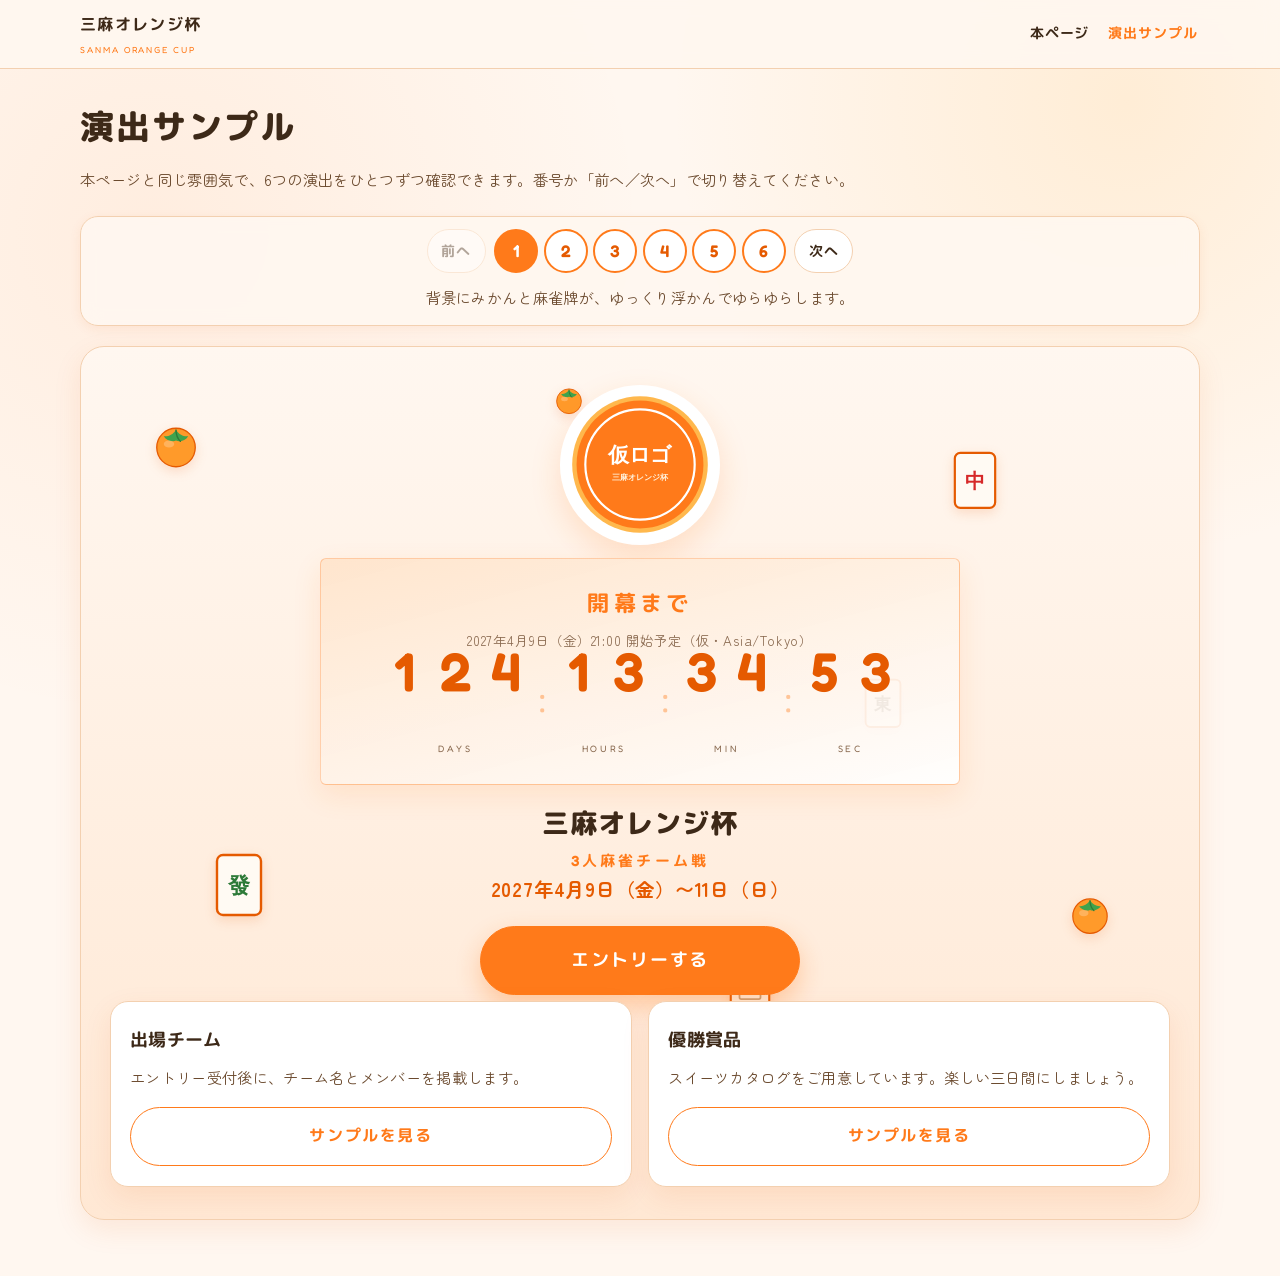
==== effects.html @ 01a2a4cc "演出サンプルページを追加 6つの演出を番号タブと前へ／次へで順に見られる effects.html を公開。本ページ（index.html）は変更なし。" ====
<!DOCTYPE html>
<html lang="ja">
<head>
  <meta charset="utf-8">
  <meta name="viewport" content="width=device-width, initial-scale=1">
  <title>演出サンプル｜三麻オレンジ杯</title>
  <meta name="description" content="三麻オレンジ杯ホームページの演出サンプル。6つの動きを順番に確認できます。">
  <meta name="theme-color" content="#FF7A1A">
  <meta name="robots" content="noindex">
  <link rel="icon" href="images/logo.svg" type="image/svg+xml">
  <link rel="preconnect" href="https://fonts.googleapis.com">
  <link rel="preconnect" href="https://fonts.gstatic.com" crossorigin>
  <link href="https://fonts.googleapis.com/css2?family=Fredoka:wght@400;500;600;700&family=M+PLUS+Rounded+1c:wght@400;500;700;800&family=Zen+Maru+Gothic:wght@400;500;700;900&display=swap" rel="stylesheet">
  <link rel="stylesheet" href="css/styles.css">
  <link rel="stylesheet" href="css/effects.css">
</head>
<body data-effect="1">
  <a href="#fx-panel" class="sr-only">本文へスキップ</a>

  <header class="hdr" id="site-header">
    <div class="hdr__inner">
      <a class="hdr__brand" href="index.html" aria-label="三麻オレンジ杯 本ページへ">
        <span class="hdr__brand-ja">三麻オレンジ杯</span>
        <span class="hdr__brand-en">SANMA ORANGE CUP</span>
      </a>
      <nav class="fx-header-nav" aria-label="ページ案内">
        <a href="index.html">本ページ</a>
        <a href="effects.html" aria-current="page">演出サンプル</a>
      </nav>
    </div>
  </header>

  <main class="fx-page" id="main">
    <div class="shell">
      <div class="fx-intro">
        <h1>演出サンプル</h1>
        <p>本ページと同じ雰囲気で、6つの演出をひとつずつ確認できます。番号か「前へ／次へ」で切り替えてください。</p>
      </div>

      <p class="motion-note">お使いの環境では「動きを減らす」設定がオンのため、演出はほぼ静止して表示されます。</p>

      <div class="fx-controls">
        <div class="fx-tabs" role="tablist" aria-label="演出の選択">
          <button type="button" class="fx-step" data-fx-prev>前へ</button>
          <ul class="fx-nums">
            <li><button type="button" class="fx-num" role="tab" id="tab-1" aria-controls="fx-panel" aria-selected="true" data-fx="1">1</button></li>
            <li><button type="button" class="fx-num" role="tab" id="tab-2" aria-controls="fx-panel" aria-selected="false" tabindex="-1" data-fx="2">2</button></li>
            <li><button type="button" class="fx-num" role="tab" id="tab-3" aria-controls="fx-panel" aria-selected="false" tabindex="-1" data-fx="3">3</button></li>
            <li><button type="button" class="fx-num" role="tab" id="tab-4" aria-controls="fx-panel" aria-selected="false" tabindex="-1" data-fx="4">4</button></li>
            <li><button type="button" class="fx-num" role="tab" id="tab-5" aria-controls="fx-panel" aria-selected="false" tabindex="-1" data-fx="5">5</button></li>
            <li><button type="button" class="fx-num" role="tab" id="tab-6" aria-controls="fx-panel" aria-selected="false" tabindex="-1" data-fx="6">6</button></li>
          </ul>
          <button type="button" class="fx-step" data-fx-next>次へ</button>
        </div>
        <p class="fx-caption" data-fx-caption aria-live="polite">背景にみかんと麻雀牌が、ゆっくり浮かんでゆらゆらします。</p>
        <button type="button" class="btn btn-ghost fx-replay" data-fx-replay>もう一度再生</button>
      </div>

      <div id="fx-panel" class="demo-stage" role="tabpanel" aria-labelledby="tab-1">
        <div class="float-layer" aria-hidden="true">
          <span class="float-item" style="--x:6%;--y:8%;--s:56px;--d:15s;--delay:-2s;--dx:16px;--dy:-20px">
            <svg viewBox="0 0 64 64" focusable="false"><use href="#svg-orange"></use></svg>
          </span>
          <span class="float-item" style="--x:78%;--y:12%;--s:44px;--d:18s;--delay:-6s;--dx:-14px;--dy:-16px">
            <svg viewBox="0 0 48 64" focusable="false"><use href="#svg-tile-chun"></use></svg>
          </span>
          <span class="float-item" style="--x:12%;--y:58%;--s:48px;--d:17s;--delay:-9s;--dx:12px;--dy:18px">
            <svg viewBox="0 0 48 64" focusable="false"><use href="#svg-tile-hatsu"></use></svg>
          </span>
          <span class="float-item" style="--x:88%;--y:62%;--s:50px;--d:14s;--delay:-4s;--dx:-18px;--dy:-12px">
            <svg viewBox="0 0 64 64" focusable="false"><use href="#svg-orange"></use></svg>
          </span>
          <span class="float-item" style="--x:42%;--y:4%;--s:36px;--d:19s;--delay:-11s;--dx:10px;--dy:14px">
            <svg viewBox="0 0 64 64" focusable="false"><use href="#svg-orange"></use></svg>
          </span>
          <span class="float-item" style="--x:58%;--y:70%;--s:42px;--d:16s;--delay:-1s;--dx:-12px;--dy:-18px">
            <svg viewBox="0 0 48 64" focusable="false"><use href="#svg-tile-haku"></use></svg>
          </span>
          <span class="float-item" style="--x:28%;--y:78%;--s:40px;--d:20s;--delay:-7s;--dx:14px;--dy:-10px">
            <svg viewBox="0 0 64 64" focusable="false"><use href="#svg-orange"></use></svg>
          </span>
          <span class="float-item" style="--x:70%;--y:38%;--s:38px;--d:13s;--delay:-5s;--dx:10px;--dy:16px">
            <svg viewBox="0 0 48 64" focusable="false"><use href="#svg-tile-east"></use></svg>
          </span>
        </div>

        <div class="demo-stage__pattern" aria-hidden="true"></div>
        <canvas id="confetti" aria-hidden="true"></canvas>

        <div class="demo-stage__content">
          <div class="demo-hero">
            <div class="hero__logo-plate" data-poyon style="--poyon-delay:0s">
              <img class="hero__logo" src="images/logo.svg" alt="三麻オレンジ杯 仮ロゴ" width="512" height="512">
            </div>
            <div class="cd cd--hero" data-poyon style="--poyon-delay:0.08s" aria-live="off">
              <p class="cd__label">開幕まで</p>
              <p class="cd__sub">2027年4月9日（金）21:00 開始予定（仮・Asia/Tokyo）</p>
              <div class="cd__grid">
                <div class="cd__unit">
                  <div class="cd__num flip-row" data-cd="days"></div>
                  <span class="cd__cap">DAYS</span>
                </div>
                <span class="cd__sep" aria-hidden="true">:</span>
                <div class="cd__unit">
                  <div class="cd__num flip-row" data-cd="hours"></div>
                  <span class="cd__cap">HOURS</span>
                </div>
                <span class="cd__sep" aria-hidden="true">:</span>
                <div class="cd__unit">
                  <div class="cd__num flip-row" data-cd="mins"></div>
                  <span class="cd__cap">MIN</span>
                </div>
                <span class="cd__sep" aria-hidden="true">:</span>
                <div class="cd__unit">
                  <div class="cd__num flip-row" data-cd="secs"></div>
                  <span class="cd__cap">SEC</span>
                </div>
              </div>
              <p class="sr-only" data-cd-live>開幕までの残り時間を読み上げます。</p>
            </div>
            <h2 class="hero__title" data-poyon style="--poyon-delay:0.16s">
              <span class="hero__title-ja">三麻オレンジ杯</span>
              <span class="hero__title-en">3人麻雀チーム戦</span>
            </h2>
            <p class="hero__dates" data-poyon style="--poyon-delay:0.22s">2027年4月9日（金）〜11日（日）</p>
            <div class="hero__cta" data-poyon style="--poyon-delay:0.28s">
              <a class="btn btn-entry" href="#" data-fx-entry>エントリーする</a>
            </div>
          </div>

          <p class="poyon-hint">下にスクロールすると、カードがぽよんと現れます。上の「もう一度再生」でも見られます。</p>
          <div class="poyon-spacer" aria-hidden="true"></div>

          <div class="demo-cards">
            <article class="demo-card" data-poyon style="--poyon-delay:0.05s">
              <h3>出場チーム</h3>
              <p>エントリー受付後に、チーム名とメンバーを掲載します。</p>
              <a class="btn btn-ghost" href="#fx-panel" data-fx-sample-btn>サンプルを見る</a>
            </article>
            <article class="demo-card" data-poyon style="--poyon-delay:0.16s">
              <h3>優勝賞品</h3>
              <p>スイーツカタログをご用意しています。楽しい三日間にしましょう。</p>
              <a class="btn btn-ghost" href="#fx-panel" data-fx-sample-btn>サンプルを見る</a>
            </article>
          </div>
        </div>
      </div>
    </div>
  </main>

  <svg width="0" height="0" style="position:absolute;overflow:hidden" aria-hidden="true" focusable="false">
    <symbol id="svg-orange" viewBox="0 0 64 64">
      <circle cx="32" cy="36" r="22" fill="#FF9A2A"/>
      <circle cx="32" cy="36" r="22" fill="none" stroke="#E55A00" stroke-width="1.5"/>
      <path d="M32 16c4 6 10 8 14 7-3 5-10 7-14 5-4 2-11 0-14-5 4 1 10-1 14-7z" fill="#3FA34D"/>
      <path d="M32 16c0 6 2 10 5 13" fill="none" stroke="#2D7A38" stroke-width="1.6" stroke-linecap="round"/>
      <ellipse cx="24" cy="32" rx="6" ry="4" fill="#FFD09A" opacity="0.45"/>
    </symbol>
    <symbol id="svg-tile-chun" viewBox="0 0 48 64">
      <rect x="2" y="2" width="44" height="60" rx="6" fill="#FFFAF3" stroke="#E55A00" stroke-width="2.4"/>
      <text x="24" y="40" text-anchor="middle" font-size="22" font-weight="700" fill="#D62828" font-family="sans-serif">中</text>
    </symbol>
    <symbol id="svg-tile-hatsu" viewBox="0 0 48 64">
      <rect x="2" y="2" width="44" height="60" rx="6" fill="#FFFAF3" stroke="#E55A00" stroke-width="2.4"/>
      <text x="24" y="40" text-anchor="middle" font-size="22" font-weight="700" fill="#2D7A38" font-family="sans-serif">發</text>
    </symbol>
    <symbol id="svg-tile-haku" viewBox="0 0 48 64">
      <rect x="2" y="2" width="44" height="60" rx="6" fill="#FFFAF3" stroke="#E55A00" stroke-width="2.4"/>
      <rect x="12" y="16" width="24" height="32" rx="2" fill="none" stroke="#C4A484" stroke-width="2"/>
    </symbol>
    <symbol id="svg-tile-east" viewBox="0 0 48 64">
      <rect x="2" y="2" width="44" height="60" rx="6" fill="#FFFAF3" stroke="#E55A00" stroke-width="2.4"/>
      <text x="24" y="40" text-anchor="middle" font-size="22" font-weight="700" fill="#3D2918" font-family="sans-serif">東</text>
    </symbol>
  </svg>

  <script src="js/effects.js" defer></script>
</body>
</html>
---- css/styles.css ----
/* 三麻オレンジ杯 — cute pop orange */
:root {
  --c-bg: #FFF7F0;
  --c-bg-soft: #FFE8D4;
  --c-bg-mute: #FFD8B8;
  --c-ink: #3D2918;
  --c-ink-soft: #6B4A2E;
  --c-ink-mute: #8A6A50;
  --c-accent: #FF7A1A;
  --c-accent-deep: #E55A00;
  --c-accent-soft: #FFE4CC;
  --c-border: #F3D0B0;
  --c-logo-plate: transparent;
  --font-mincho: "M PLUS Rounded 1c", "Zen Maru Gothic", "Hiragino Sans", sans-serif;
  --font-gothic: "Zen Maru Gothic", "Hiragino Sans", "Noto Sans JP", sans-serif;
  --font-en: "Fredoka", "M PLUS Rounded 1c", sans-serif;
  --shell: 1120px;
  --radius: 18px;
  --shadow-card: 0 10px 28px rgba(229, 90, 0, 0.10);
  --shadow-soft: 0 3px 12px rgba(229, 90, 0, 0.08);
  --hdr-h: 68px;
  color-scheme: light;
}

*, *::before, *::after { box-sizing: border-box; }

html {
  scroll-behavior: smooth;
  -webkit-text-size-adjust: 100%;
  scroll-padding-top: calc(var(--hdr-h) + 12px);
}

@media (prefers-reduced-motion: reduce) {
  html { scroll-behavior: auto; }
  *, *::before, *::after {
    animation-duration: 0.001ms !important;
    animation-iteration-count: 1 !important;
    transition-duration: 0.001ms !important;
  }
}

body {
  margin: 0;
  font-family: var(--font-gothic);
  font-size: 16px;
  line-height: 1.9;
  color: var(--c-ink);
  background-color: var(--c-bg);
  overflow-x: hidden;
  letter-spacing: 0.02em;
  -webkit-font-smoothing: antialiased;
}

img { max-width: 100%; height: auto; display: block; }
a {
  color: var(--c-accent);
  text-decoration: none;
  transition: color 0.2s ease;
}
a:hover { color: var(--c-accent-deep); }
:focus-visible {
  outline: 2px solid var(--c-accent);
  outline-offset: 3px;
  border-radius: 2px;
}

.sr-only {
  position: absolute;
  width: 1px; height: 1px;
  padding: 0; margin: -1px;
  overflow: hidden; clip: rect(0 0 0 0);
  white-space: nowrap; border: 0;
}

.shell {
  width: min(100% - 2.5rem, var(--shell));
  margin-inline: auto;
}

/* —— Header —— */
.hdr {
  position: sticky;
  top: 0;
  z-index: 100;
  background: rgba(255, 247, 240, 0.94);
  backdrop-filter: blur(10px);
  border-bottom: 1px solid var(--c-border);
}
.hdr__inner {
  width: min(100% - 1.5rem, var(--shell));
  margin-inline: auto;
  min-height: var(--hdr-h);
  display: flex;
  align-items: center;
  justify-content: space-between;
  gap: 1rem;
}
.hdr__brand {
  display: flex;
  flex-direction: column;
  gap: 0.1rem;
  color: var(--c-ink);
  min-width: 0;
}
.hdr__brand:hover { color: var(--c-accent); }
.hdr__brand-ja {
  font-family: var(--font-mincho);
  font-weight: 700;
  font-size: clamp(0.88rem, 2.4vw, 1.02rem);
  letter-spacing: 0.08em;
  white-space: nowrap;
  overflow: hidden;
  text-overflow: ellipsis;
}
.hdr__brand-en {
  font-family: var(--font-en);
  font-size: 0.55rem;
  letter-spacing: 0.22em;
  color: var(--c-accent);
}
.hdr__nav ul {
  list-style: none;
  margin: 0;
  padding: 0;
  display: flex;
  gap: 0.15rem;
}
.hdr__nav a {
  display: grid;
  justify-items: center;
  gap: 0.1rem;
  padding: 0.55rem 0.75rem;
  color: var(--c-ink);
  border-radius: 3px;
}
.hdr__nav a:hover,
.hdr__nav a.is-active {
  color: var(--c-accent);
  background: var(--c-accent-soft);
}
.hdr__nav .ja {
  font-family: var(--font-mincho);
  font-weight: 700;
  font-size: 0.88rem;
  letter-spacing: 0.1em;
}
.hdr__nav .en {
  font-family: var(--font-en);
  font-size: 0.52rem;
  letter-spacing: 0.22em;
  color: var(--c-ink-mute);
}
.hdr__nav a:hover .en,
.hdr__nav a.is-active .en { color: var(--c-accent); }
.hdr__burger {
  display: none;
  width: 44px; height: 44px;
  border: 1px solid var(--c-border);
  border-radius: 4px;
  background: var(--c-bg);
  cursor: pointer;
  padding: 0;
  align-items: center;
  justify-content: center;
  flex-direction: column;
  gap: 5px;
}
.hdr__burger span {
  display: block;
  width: 18px; height: 2px;
  background: var(--c-ink);
  transition: transform 0.25s ease, opacity 0.2s ease;
}
.hdr__burger[aria-expanded="true"] span:nth-child(1) {
  transform: translateY(7px) rotate(45deg);
}
.hdr__burger[aria-expanded="true"] span:nth-child(2) { opacity: 0; }
.hdr__burger[aria-expanded="true"] span:nth-child(3) {
  transform: translateY(-7px) rotate(-45deg);
}

.drawer {
  display: none;
  border-bottom: 1px solid var(--c-border);
  background: var(--c-bg);
}
.drawer[hidden] { display: none !important; }
.drawer nav ul {
  list-style: none;
  margin: 0;
  padding: 0.6rem 1.25rem 1.2rem;
}
.drawer a {
  display: flex;
  align-items: baseline;
  gap: 0.85rem;
  padding: 0.85rem 0.4rem;
  border-bottom: 1px dashed var(--c-border);
  color: var(--c-ink);
}
.drawer .en {
  font-family: var(--font-en);
  font-size: 0.62rem;
  letter-spacing: 0.28em;
  color: var(--c-accent);
  min-width: 5.5em;
}
.drawer .ja {
  font-family: var(--font-mincho);
  font-weight: 700;
  letter-spacing: 0.12em;
}

@media (max-width: 860px) {
  .hdr__nav { display: none; }
  .hdr__burger { display: inline-flex; }
  .drawer:not([hidden]) { display: block; }
}

/* —— Hero —— */
.hero {
  position: relative;
  min-height: calc(100svh - var(--hdr-h));
  display: grid;
  place-items: center;
  overflow: hidden;
  isolation: isolate;
  background:
    radial-gradient(90% 70% at 50% -10%, var(--c-accent-soft), transparent 55%),
    linear-gradient(180deg, var(--c-bg) 0%, var(--c-bg-soft) 100%);
}
.hero__veil {
  position: absolute;
  inset: 0;
  z-index: 1;
  background:
    linear-gradient(180deg, transparent 0%, transparent 70%, rgba(255, 247, 240, 0.94) 100%);
  pointer-events: none;
}
.hero__rays {
  position: absolute;
  inset: -20%;
  z-index: 1;
  background: conic-gradient(
    from 0deg at 50% 42%,
    transparent 0deg,
    rgba(255, 122, 26, 0.04) 8deg,
    transparent 16deg,
    transparent 44deg,
    rgba(255, 122, 26, 0.03) 52deg,
    transparent 60deg
  );
  animation: rays 64s linear infinite;
  pointer-events: none;
}
@keyframes rays { to { transform: rotate(360deg); } }

.hero__content {
  position: relative;
  z-index: 2;
  text-align: center;
  padding: 3.5rem 1.25rem 6.5rem;
  width: min(100%, 920px);
}

.hero__logo-plate {
  display: inline-flex;
  align-items: center;
  justify-content: center;
  margin: 0 auto 1.1rem;
  padding: clamp(0.75rem, 2.5vw, 1.25rem) clamp(1rem, 3vw, 1.75rem);
  background: transparent;
  border-radius: 12px;
  box-shadow: none;
  max-width: min(100%, 560px);
}
.hero__logo {
  width: 100%;
  max-width: 520px;
  height: auto;
  display: block;
}

.hero__eyebrow {
  display: flex;
  align-items: center;
  justify-content: center;
  gap: 1rem;
  margin: 0 0 1.1rem;
  font-family: var(--font-en);
  font-size: clamp(0.72rem, 1.9vw, 0.92rem);
  letter-spacing: 0.3em;
  color: var(--c-accent);
}
@media (max-width: 520px) {
  .hero__eyebrow { letter-spacing: 0.18em; }
  .hero__title-en { letter-spacing: 0.14em; }
  .hero__title-year { letter-spacing: 0.14em; }
}
.hero__eyebrow-line {
  width: clamp(28px, 8vw, 74px);
  height: 1px;
  background: linear-gradient(90deg, transparent, var(--c-accent));
}
.hero__eyebrow-line:last-child {
  background: linear-gradient(90deg, var(--c-accent), transparent);
}
.hero__title {
  margin: 0;
  font-family: var(--font-mincho);
  font-weight: 800;
  font-size: clamp(1.55rem, 5vw, 2.6rem);
  line-height: 1.4;
  letter-spacing: 0.08em;
  color: var(--c-ink);
}
.hero__title-year {
  display: block;
  font-family: var(--font-en);
  font-weight: 600;
  font-size: clamp(1.45rem, 4.5vw, 2.2rem);
  letter-spacing: 0.22em;
  color: var(--c-ink);
}
.hero__title-en {
  display: block;
  margin-top: 0.55rem;
  font-family: var(--font-en);
  font-weight: 600;
  font-size: clamp(0.68rem, 2vw, 0.92rem);
  letter-spacing: 0.28em;
  color: var(--c-accent);
}
.hero__tagline {
  margin: 1.2rem 0 0.7rem;
  font-family: var(--font-mincho);
  font-weight: 700;
  font-size: clamp(1rem, 3vw, 1.3rem);
  letter-spacing: 0.14em;
  color: var(--c-ink-soft);
}
.hero__dates {
  margin: 0 0 1.5rem;
  font-family: var(--font-en);
  font-size: clamp(0.95rem, 2.8vw, 1.2rem);
  letter-spacing: 0.18em;
  color: var(--c-accent);
}
.hero__chips {
  display: flex;
  flex-wrap: wrap;
  justify-content: center;
  gap: 0.55rem;
  margin: 0 0 1.8rem;
  padding: 0;
  list-style: none;
}
.hero__chips li {
  padding: 0.28rem 0.95rem;
  border: 1px solid var(--c-accent);
  border-radius: 999px;
  font-family: var(--font-mincho);
  font-weight: 700;
  font-size: 0.88rem;
  letter-spacing: 0.08em;
  color: var(--c-accent);
  background: var(--c-accent-soft);
}
.hero__meta {
  display: flex;
  flex-wrap: wrap;
  align-items: center;
  justify-content: center;
  gap: 0.35rem 0.9rem;
  margin: 0 0 2rem;
  font-size: clamp(0.82rem, 2.2vw, 0.95rem);
  letter-spacing: 0.1em;
  color: var(--c-ink-mute);
}
.hero__meta-sep { color: var(--c-border); }
.hero__meta-item { white-space: nowrap; }
.hero__cta {
  display: flex;
  flex-wrap: wrap;
  gap: 1rem;
  justify-content: center;
}
.hero__scroll {
  position: absolute;
  left: 50%;
  bottom: 1.3rem;
  z-index: 2;
  transform: translateX(-50%);
  display: grid;
  justify-items: center;
  gap: 0.55rem;
  color: var(--c-accent);
  pointer-events: none;
}
@media (max-height: 860px) {
  .hero__scroll { display: none; }
  .hero__content { padding-bottom: 3.5rem; }
}
.hero__scroll-txt {
  font-family: var(--font-en);
  font-size: 0.58rem;
  letter-spacing: 0.34em;
}
.hero__scroll-line {
  width: 1px;
  height: 42px;
  background: linear-gradient(180deg, var(--c-accent), transparent);
  position: relative;
  overflow: hidden;
}
.hero__scroll-line::after {
  content: "";
  position: absolute;
  inset: 0 auto auto 0;
  width: 1px;
  height: 14px;
  background: var(--c-accent-deep);
  animation: scrollDot 2.2s ease-in-out infinite;
}
@keyframes scrollDot {
  0% { transform: translateY(-14px); }
  60%, 100% { transform: translateY(42px); }
}

/* —— Buttons —— */
.btn {
  display: inline-flex;
  align-items: center;
  justify-content: center;
  gap: 0.55rem;
  padding: 0.85rem 1.9rem;
  font-family: var(--font-mincho);
  font-weight: 700;
  font-size: 0.98rem;
  letter-spacing: 0.1em;
  border-radius: 999px;
  border: 1px solid var(--c-accent);
  background: var(--c-accent);
  color: #fff;
  box-shadow: 0 6px 18px rgba(255, 122, 26, 0.28);
  transition: transform 0.2s ease, box-shadow 0.2s ease, background 0.2s ease;
  cursor: pointer;
}
.btn:hover {
  transform: translateY(-2px);
  color: #fff;
  background: var(--c-accent-deep);
  border-color: var(--c-accent-deep);
  box-shadow: 0 10px 24px rgba(255, 122, 26, 0.36);
}
.btn-ghost {
  background: #fff;
  color: var(--c-accent);
  box-shadow: none;
}
.btn-ghost:hover {
  background: var(--c-accent-soft);
  color: var(--c-accent-deep);
  box-shadow: none;
}

@media (max-width: 620px) {
  .hero__cta .btn { width: 100%; max-width: 320px; }
}

/* —— Sections —— */
.section {
  padding: clamp(3.5rem, 8vw, 6rem) 0;
  position: relative;
  background: var(--c-bg);
}
.section:nth-of-type(even) {
  background: var(--c-bg-soft);
}
.sect-head {
  display: flex;
  align-items: flex-end;
  gap: 1.1rem;
  margin: 0 0 2.2rem;
}
.sect-head::after {
  content: "";
  flex: 1;
  height: 1px;
  margin-bottom: 0.85rem;
  background: linear-gradient(90deg, var(--c-accent) 0%, rgba(255, 122, 26, 0.12) 100%);
}
.sect-head h2 {
  font-family: var(--font-mincho);
  font-weight: 700;
  font-size: clamp(1.55rem, 4.2vw, 2.35rem);
  line-height: 1.25;
  margin: 0;
  color: var(--c-ink);
}
.sect-head .en {
  font-family: var(--font-en);
  font-size: 0.74rem;
  letter-spacing: 0.34em;
  color: var(--c-accent);
  margin-bottom: 0.7rem;
  white-space: nowrap;
}
.sect-lead {
  max-width: min(52em, 100%);
  margin: -1.1rem 0 2.2rem;
  color: var(--c-ink-soft);
  font-size: 0.97rem;
  line-height: 1.9;
  word-break: normal;
  overflow-wrap: break-word;
  text-wrap: pretty;
}
.nowrap { white-space: nowrap; }
.sect-lead .inline-link,
.rules-detail-note a,
.inline-link {
  color: var(--c-accent);
  font-weight: 700;
  border-bottom: 1px solid rgba(255, 122, 26, 0.35);
}
.sect-lead .inline-link:hover,
.rules-detail-note a:hover,
.inline-link:hover {
  color: var(--c-accent-deep);
  border-bottom-color: var(--c-accent-deep);
}

.washi {
  position: relative;
  background: #ffffff;
  color: var(--c-ink);
  border-radius: var(--radius);
  border: 1px solid var(--c-border);
  box-shadow: var(--shadow-card);
}
.washi::before {
  content: "";
  position: absolute;
  inset: 7px;
  border: 1px solid rgba(255, 122, 26, 0.18);
  border-radius: 3px;
  pointer-events: none;
}
.panel {
  position: relative;
  background: #ffffff;
  border: 1px solid var(--c-border);
  border-radius: var(--radius);
  box-shadow: var(--shadow-card);
}
.panel::after {
  content: "";
  position: absolute;
  inset: 5px;
  border: 1px solid rgba(255, 122, 26, 0.12);
  border-radius: 3px;
  pointer-events: none;
}
.note {
  font-size: 0.84rem;
  line-height: 1.8;
  color: var(--c-ink-mute);
}
.washi .note { color: var(--c-ink-mute); }

.ribbon {
  display: inline-flex;
  align-items: center;
  gap: 0.55rem;
  padding: 0.28rem 1.4rem 0.28rem 1rem;
  background: linear-gradient(100deg, var(--c-accent-deep), var(--c-accent));
  color: #fff;
  font-family: var(--font-mincho);
  font-weight: 700;
  font-size: 0.82rem;
  line-height: 1.2;
  letter-spacing: 0.12em;
  clip-path: polygon(0 0, 100% 0, calc(100% - 14px) 50%, 100% 100%, 0 100%);
  box-shadow: var(--shadow-soft);
}

/* —— About —— */
.about {
  display: grid;
  grid-template-columns: minmax(0, 1.2fr) minmax(0, 1fr);
  gap: clamp(1.3rem, 3.5vw, 2.2rem);
  align-items: stretch;
}
.about__text {
  height: 100%;
  box-sizing: border-box;
  padding: clamp(1.5rem, 4vw, 2.2rem);
  display: flex;
  flex-direction: column;
  justify-content: space-between;
  gap: 1rem;
}
.about__text p {
  margin: 0;
  font-size: 0.98rem;
  line-height: 1.95;
  text-wrap: pretty;
  word-break: normal;
  overflow-wrap: break-word;
}
.about__info {
  padding: clamp(1.5rem, 4vw, 2.2rem);
}
.about__info dl {
  margin: 0;
  display: grid;
  gap: 0.1rem;
}
.about__info dl > div {
  display: grid;
  grid-template-columns: 6.8em minmax(0, 1fr);
  gap: 0.75rem;
  padding: 0.68rem 0;
  border-bottom: 1px dashed var(--c-border);
}
.about__info dl > div:last-child { border-bottom: 0; }
.about__info dt {
  font-family: var(--font-mincho);
  font-weight: 700;
  letter-spacing: 0.14em;
  white-space: nowrap;
  color: var(--c-accent);
  font-size: 0.9rem;
}
.about__info dd {
  margin: 0;
  font-size: 0.95rem;
  line-height: 1.7;
  color: var(--c-ink-soft);
  text-wrap: pretty;
  word-break: normal;
  overflow-wrap: break-word;
}
@media (max-width: 820px) {
  .about { grid-template-columns: 1fr; }
}

/* —— Rules —— */
.rules-grid {
  display: grid;
  grid-template-columns: repeat(auto-fit, minmax(240px, 1fr));
  gap: 1rem;
  margin-bottom: 1.5rem;
}
.rule-card {
  position: relative;
  padding: 1.45rem 1.3rem 1.35rem;
  color: var(--c-ink);
  background: #ffffff;
  border: 1px solid var(--c-border);
  border-radius: var(--radius);
  box-shadow: var(--shadow-soft);
  overflow: hidden;
  transition: transform 0.3s ease, border-color 0.3s ease, box-shadow 0.3s ease;
}
.rule-card:hover {
  transform: translateY(-4px);
  border-color: var(--c-accent);
  box-shadow: 0 12px 28px rgba(255, 122, 26, 0.12);
}
.rule-card__num {
  font-family: var(--font-en);
  font-size: 2.1rem;
  line-height: 1;
  color: rgba(255, 122, 26, 0.22);
  letter-spacing: 0.04em;
  margin-bottom: 0.45rem;
}
.rule-card h3 {
  margin: 0 0 0.55rem;
  font-family: var(--font-mincho);
  font-weight: 800;
  font-size: 1.08rem;
  color: var(--c-ink);
  letter-spacing: 0.06em;
}
.rule-card p {
  margin: 0;
  font-size: 0.9rem;
  line-height: 1.85;
  color: var(--c-ink-soft);
  text-wrap: pretty;
  word-break: normal;
  overflow-wrap: break-word;
}

.rules-table-wrap {
  overflow-x: auto;
  padding: clamp(1.2rem, 3vw, 1.8rem);
}
.rules-table {
  width: 100%;
  border-collapse: collapse;
  font-size: 0.92rem;
}
.rules-table th,
.rules-table td {
  padding: 0.85rem 0.9rem;
  text-align: left;
  vertical-align: top;
  border-bottom: 1px dashed var(--c-border);
}
.rules-table tr:last-child th,
.rules-table tr:last-child td { border-bottom: 0; }
.rules-table th {
  width: 8.5em;
  font-family: var(--font-mincho);
  font-weight: 700;
  letter-spacing: 0.1em;
  color: var(--c-accent);
  white-space: nowrap;
}
.rules-table td {
  line-height: 1.75;
  color: var(--c-ink-soft);
}
.rules-footnote {
  margin: 1.2rem 0 0;
  padding: 0 0.2rem;
}
.rules-detail-note {
  margin: 0 0 0.85rem;
  font-size: 0.86rem;
  color: var(--c-ink-mute);
  line-height: 1.7;
}
.rules-detail-list {
  margin: 0;
  padding: 0 0 0 1.15em;
  display: grid;
  gap: 0.35rem;
  list-style: disc;
  text-wrap: pretty;
}
.rules-detail-list li {
  line-height: 1.7;
  color: var(--c-ink-soft);
  word-break: normal;
  overflow-wrap: break-word;
}
@media (max-width: 640px) {
  .rules-table th,
  .rules-table td {
    display: block;
    width: 100%;
    padding: 0.55rem 0.5rem;
  }
  .rules-table th {
    padding-bottom: 0.15rem;
    border-bottom: 0;
  }
  .rules-table td {
    padding-top: 0.15rem;
  }
  .rules-table tr {
    display: block;
    padding: 0.55rem 0;
    border-bottom: 1px dashed var(--c-border);
  }
  .rules-table tr:last-child { border-bottom: 0; }
  .rules-table tr th,
  .rules-table tr td { border-bottom: 0; }
}

/* —— Teams —— */
.teams {
  display: grid;
  grid-template-columns: repeat(2, minmax(0, 1fr));
  gap: clamp(1rem, 2.5vw, 1.5rem);
}
@media (max-width: 640px) {
  .teams { grid-template-columns: 1fr; }
}
.team-card {
  position: relative;
  display: flex;
  flex-direction: column;
  gap: 0.85rem;
  padding: 1.5rem 1.25rem 1.4rem;
  color: var(--c-ink);
  background: #ffffff;
  border: 1px solid var(--c-border);
  border-radius: var(--radius);
  box-shadow: var(--shadow-card);
  overflow: hidden;
  transition: transform 0.35s cubic-bezier(0.2, 0.7, 0.3, 1), border-color 0.3s ease, box-shadow 0.3s ease;
}
.team-card:hover {
  transform: translateY(-6px);
  border-color: var(--c-accent);
  box-shadow: 0 16px 36px rgba(255, 122, 26, 0.12);
}
.team-card__badge {
  position: absolute;
  top: 0;
  left: 0;
  z-index: 1;
}
.team-card__logo {
  margin: 2.1rem auto 0.2rem;
  width: min(100%, 200px);
  aspect-ratio: 1;
  display: grid;
  place-items: center;
  background: transparent;
  border: none;
  border-radius: 8px;
  padding: 0.55rem;
  box-shadow: none;
}
.team-card__logo img {
  width: 100%;
  height: 100%;
  object-fit: contain;
}
.team-card__name {
  margin: 0.35rem 0 0;
  font-family: var(--font-mincho);
  font-weight: 800;
  font-size: clamp(1.15rem, 3vw, 1.4rem);
  letter-spacing: 0.06em;
  color: var(--c-ink);
  text-align: center;
}

.team-card__name a {
  color: inherit;
  text-decoration: none;
}
.team-card__name a:hover {
  color: var(--c-accent);
}
.team-card__sub {
  margin: 0;
  text-align: center;
  font-family: var(--font-en);
  font-size: 0.68rem;
  letter-spacing: 0.18em;
  color: var(--c-accent);
}
.team-card__leader {
  margin: 0.2rem 0 0;
  text-align: center;
  font-size: 0.9rem;
  color: var(--c-ink-soft);
}
.team-card__leader strong {
  color: var(--c-ink);
  font-weight: 700;
}
.team-card__leader .liver-link {
  color: var(--c-accent-deep);
  font-weight: 700;
}
.liver-link {
  color: var(--c-accent);
  text-decoration: none;
  font-weight: 500;
  border-bottom: 1px solid transparent;
  transition: color 0.2s ease, border-color 0.2s ease;
}
.liver-link:hover {
  color: var(--c-accent-deep);
  border-bottom-color: var(--c-accent-deep);
}
.team-card__members .liver-link {
  color: var(--c-accent);
  font-weight: 500;
}
.team-card__origin {
  margin: 0;
  text-align: center;
  font-size: 0.82rem;
  color: var(--c-ink-mute);
  line-height: 1.7;
}
.team-card__members {
  margin: auto 0 0;
  padding: 0.75rem 0.85rem;
  list-style: none;
  border-top: 1px dashed var(--c-border);
  display: grid;
  gap: 0.35rem;
  font-size: 0.88rem;
  color: var(--c-ink-soft);
}
.team-card__members li {
  display: flex;
  align-items: center;
  gap: 0.5rem;
}
.team-card__members li::before {
  content: "";
  width: 5px; height: 5px;
  border-radius: 50%;
  background: var(--c-accent);
  flex-shrink: 0;
}
.team-card__members .pending {
  color: var(--c-ink-mute);
  font-style: normal;
}
.team-card__members .pending::before {
  background: rgba(255, 122, 26, 0.35);
}

/* —— Schedule —— */
.schedule {
  list-style: none;
  margin: 0;
  padding: 0;
  display: grid;
  gap: 0.85rem;
}
.sched-item {
  display: grid;
  grid-template-columns: auto minmax(0, 1fr);
  gap: 1rem 1.25rem;
  align-items: center;
  padding: 1.15rem 1.25rem;
  background: #ffffff;
  border: 1px solid var(--c-border);
  border-radius: var(--radius);
  box-shadow: var(--shadow-soft);
  transition: border-color 0.25s ease, transform 0.25s ease;
}
.sched-item:hover {
  border-color: var(--c-accent);
  transform: translateX(3px);
}
.sched-item--opener {
  border-color: rgba(255, 122, 26, 0.45);
  background: linear-gradient(165deg, var(--c-accent-soft), #ffffff);
}
.sched-item__day {
  display: grid;
  justify-items: center;
  min-width: 4.8rem;
  padding: 0.55rem 0.7rem;
  border: 1px solid rgba(255, 122, 26, 0.35);
  border-radius: 3px;
  background: var(--c-accent-soft);
}
.sched-item__day .num {
  font-family: var(--font-en);
  font-weight: 600;
  font-size: 1.55rem;
  line-height: 1;
  color: var(--c-accent);
}
.sched-item__day .unit {
  font-family: var(--font-en);
  font-size: 0.55rem;
  letter-spacing: 0.2em;
  color: var(--c-accent-deep);
  margin-top: 0.35rem;
}
.sched-item__body h3 {
  margin: 0 0 0.25rem;
  font-family: var(--font-mincho);
  font-weight: 800;
  font-size: 1.08rem;
  letter-spacing: 0.06em;
  color: var(--c-ink);
}
.sched-item__meta {
  margin: 0;
  font-size: 0.88rem;
  color: var(--c-ink-soft);
  line-height: 1.7;
  text-wrap: pretty;
  word-break: normal;
  overflow-wrap: break-word;
}
.sched-item__note {
  margin: 0.35rem 0 0;
  font-size: 0.84rem;
  color: var(--c-ink-mute);
  line-height: 1.65;
  text-wrap: pretty;
}
.sched-item__tags {
  display: flex;
  flex-wrap: wrap;
  gap: 0.4rem;
  margin-top: 0.55rem;
}
.tag {
  display: inline-flex;
  align-items: center;
  padding: 0.12rem 0.65rem;
  border-radius: 999px;
  font-size: 0.75rem;
  letter-spacing: 0.06em;
  border: 1px solid var(--c-border);
  color: var(--c-ink-soft);
  background: var(--c-bg-mute);
}
.tag--teal {
  border-color: rgba(255, 122, 26, 0.4);
  color: var(--c-accent-deep);
  background: var(--c-accent-soft);
}
@media (max-width: 520px) {
  .sched-item {
    grid-template-columns: 1fr;
    gap: 0.75rem;
  }
  .sched-item__day {
    justify-self: start;
    grid-auto-flow: column;
    grid-template-columns: auto auto;
    align-items: baseline;
    gap: 0.45rem;
    min-width: 0;
  }
  .sched-item__day .unit { margin-top: 0; }
}

/* —— Results —— */
.results-caption {
  margin: -1.4rem 0 2rem;
}

.results-block {
  margin-bottom: clamp(1.5rem, 3.5vw, 2.2rem);
  background: #ffffff;
  border: 1px solid var(--c-border);
  border-radius: var(--radius);
  box-shadow: var(--shadow-card);
  overflow: hidden;
}
.results-block:last-child { margin-bottom: 0; }

.results-block__head {
  padding: 1.15rem 1.35rem 1rem;
  border-bottom: 1px solid var(--c-border);
  background: linear-gradient(180deg, var(--c-accent-soft), #ffffff);
}
.results-block__en {
  margin: 0 0 0.25rem;
  font-family: var(--font-en);
  font-size: 0.58rem;
  letter-spacing: 0.28em;
  color: var(--c-accent);
}
.results-block__head h3 {
  margin: 0;
  font-family: var(--font-mincho);
  font-weight: 800;
  font-size: clamp(1.1rem, 3vw, 1.35rem);
  letter-spacing: 0.08em;
  color: var(--c-ink);
}

.results-block__body {
  padding: clamp(1.2rem, 3vw, 1.6rem);
}

.results-empty-state {
  text-align: center;
  padding: 1.4rem 0.75rem 1.2rem;
}
.results-empty-state__badge {
  margin: 0 0 0.85rem;
}
.results-empty-state__title {
  margin: 0 0 0.45rem;
  font-family: var(--font-mincho);
  font-weight: 800;
  font-size: clamp(1.05rem, 2.8vw, 1.25rem);
  letter-spacing: 0.1em;
  color: var(--c-ink);
}
.results-empty-state__hint {
  margin: 0 auto;
  max-width: 28em;
  font-size: 0.88rem;
  color: var(--c-ink-mute);
  line-height: 1.8;
  text-wrap: pretty;
  word-break: normal;
  overflow-wrap: break-word;
}

.results-table-wrap {
  overflow-x: auto;
  -webkit-overflow-scrolling: touch;
}
.results-table {
  width: 100%;
  border-collapse: collapse;
  font-size: 0.92rem;
  min-width: 420px;
}
.results-table th,
.results-table td {
  padding: 0.75rem 0.85rem;
  text-align: left;
  vertical-align: middle;
  border-bottom: 1px dashed var(--c-border);
}
.results-table thead th {
  font-family: var(--font-mincho);
  font-weight: 700;
  letter-spacing: 0.08em;
  color: var(--c-accent);
  font-size: 0.86rem;
  white-space: nowrap;
  border-bottom: 1px solid rgba(255, 122, 26, 0.28);
  background: var(--c-bg-soft);
}
.results-table tbody tr:last-child td { border-bottom: 0; }
.results-table tbody tr:hover td {
  background: var(--c-accent-soft);
}
.results-table .rank {
  font-family: var(--font-en);
  font-weight: 600;
  color: var(--c-accent);
  width: 3.2em;
  font-variant-numeric: tabular-nums;
}
.results-table .rank--1 { color: var(--c-accent-deep); }
.results-table .score {
  font-variant-numeric: tabular-nums;
  font-weight: 700;
  color: var(--c-ink);
  white-space: nowrap;
}
.results-table .games,
.results-table .team-cell {
  color: var(--c-ink-soft);
}
.results-table .name-cell {
  font-family: var(--font-mincho);
  font-weight: 700;
  letter-spacing: 0.04em;
  color: var(--c-ink);
}

.top-scores {
  list-style: none;
  margin: 0;
  padding: 0;
  display: grid;
  grid-template-columns: repeat(3, minmax(0, 1fr));
  gap: 0.85rem;
}
@media (max-width: 720px) {
  .top-scores { grid-template-columns: 1fr; }
}
.top-score-card {
  position: relative;
  padding: 1.15rem 1rem 1.05rem;
  border: 1px solid var(--c-border);
  border-radius: var(--radius);
  background: var(--c-bg-soft);
  text-align: center;
  transition: border-color 0.25s ease, box-shadow 0.25s ease;
}
.top-score-card:hover {
  border-color: var(--c-accent);
  box-shadow: 0 8px 20px rgba(255, 122, 26, 0.1);
}
.top-score-card--1 {
  background: linear-gradient(165deg, var(--c-accent-soft), #fff);
  border-color: rgba(255, 122, 26, 0.4);
}
.top-score-card__rank {
  display: inline-flex;
  align-items: center;
  justify-content: center;
  min-width: 2.4em;
  padding: 0.15rem 0.55rem;
  margin-bottom: 0.55rem;
  border-radius: 999px;
  font-family: var(--font-en);
  font-size: 0.68rem;
  letter-spacing: 0.16em;
  color: #fff;
  background: var(--c-accent);
}
.top-score-card--1 .top-score-card__rank {
  background: var(--c-accent-deep);
}
.top-score-card__score {
  margin: 0 0 0.35rem;
  font-family: var(--font-en);
  font-weight: 600;
  font-size: clamp(1.55rem, 4vw, 1.9rem);
  line-height: 1.1;
  color: var(--c-accent-deep);
  font-variant-numeric: tabular-nums;
}
.top-score-card__name {
  margin: 0;
  font-family: var(--font-mincho);
  font-weight: 800;
  font-size: 1.02rem;
  letter-spacing: 0.06em;
  color: var(--c-ink);
}
.top-score-card__team {
  margin: 0.25rem 0 0;
  font-size: 0.82rem;
  color: var(--c-ink-soft);
}
.top-score-card__meta {
  margin: 0.55rem 0 0;
  font-size: 0.78rem;
  color: var(--c-ink-mute);
  line-height: 1.6;
}

/* —— Countdown —— */
.cd {
  position: relative;
  padding: 1.35rem 1.1rem 1.4rem;
  border: 1px solid rgba(255, 122, 26, 0.3);
  border-radius: 6px;
  background: linear-gradient(160deg, var(--c-accent-soft), #ffffff);
  text-align: center;
  overflow: hidden;
  box-shadow: var(--shadow-soft);
}
.cd__label {
  margin: 0 0 0.2rem;
  font-family: var(--font-mincho);
  font-weight: 700;
  font-size: 1rem;
  letter-spacing: 0.16em;
  color: var(--c-accent);
}
.cd__sub {
  margin: 0 0 1rem;
  font-size: 0.78rem;
  letter-spacing: 0.06em;
  color: var(--c-ink-mute);
}
.cd__grid {
  display: flex;
  align-items: flex-start;
  justify-content: center;
  gap: clamp(0.2rem, 1.4vw, 0.65rem);
}
.cd__unit {
  display: grid;
  justify-items: center;
  min-width: clamp(48px, 12vw, 72px);
}
.cd__num {
  font-family: var(--font-en);
  font-weight: 600;
  font-size: clamp(1.7rem, 6vw, 2.6rem);
  line-height: 1;
  color: var(--c-accent-deep);
  font-variant-numeric: tabular-nums;
}
.cd__cap {
  margin-top: 0.35rem;
  font-family: var(--font-en);
  font-size: 0.5rem;
  letter-spacing: 0.24em;
  color: var(--c-ink-mute);
}
.cd__sep {
  font-family: var(--font-en);
  font-size: clamp(1.2rem, 4vw, 1.9rem);
  line-height: 1;
  color: rgba(255, 122, 26, 0.4);
  margin-top: 0.12em;
}
.cd__done {
  margin: 0.6rem 0 0;
  font-family: var(--font-mincho);
  font-weight: 700;
  font-size: 1.2rem;
  letter-spacing: 0.12em;
  color: var(--c-accent);
}
.cd__done[hidden],
.cd__grid[hidden] {
  display: none !important;
}
.cd.is-live .cd__label,
.cd.is-live .cd__sub {
  display: none;
}
.cd--hero {
  width: min(100%, 640px);
  margin: 0 auto 1.75rem;
  padding: 1.55rem 1.25rem 1.65rem;
  border: 1px solid rgba(255, 122, 26, 0.35);
  background: linear-gradient(165deg, rgba(253, 232, 238, 0.95), rgba(255, 255, 255, 0.92));
  box-shadow: 0 10px 28px rgba(255, 122, 26, 0.12);
}
.cd--hero .cd__label {
  font-size: clamp(1.05rem, 3vw, 1.35rem);
  letter-spacing: 0.2em;
}
.cd--hero .cd__sub {
  font-size: 0.84rem;
  margin-bottom: 1.15rem;
}
.cd--hero .cd__num {
  font-size: clamp(2.2rem, 8vw, 3.4rem);
}
.cd--hero .cd__cap {
  font-size: 0.58rem;
  letter-spacing: 0.28em;
}
.cd--hero .cd__sep {
  font-size: clamp(1.5rem, 5vw, 2.4rem);
  margin-top: 0.18em;
}
.cd--hero .cd__unit {
  min-width: clamp(56px, 14vw, 88px);
}
.cd--hero .cd__done {
  margin: 0.2rem 0 0;
  font-size: clamp(1.55rem, 5vw, 2.2rem);
  letter-spacing: 0.18em;
}
.cd.is-live .cd__done {
  margin-top: 0.15rem;
}

/* —— Footer —— */
.ftr {
  margin-top: 0;
  padding: 2.4rem 0 2.8rem;
  border-top: 1px solid var(--c-border);
  background: var(--c-bg-mute);
  text-align: center;
}
.ftr__title {
  margin: 0 0 0.45rem;
  font-family: var(--font-mincho);
  font-weight: 800;
  font-size: 1.15rem;
  letter-spacing: 0.12em;
  color: var(--c-ink);
}
.ftr__meta {
  display: flex;
  flex-wrap: wrap;
  justify-content: center;
  gap: 0.35rem 1rem;
  margin: 0 0 1rem;
  font-size: 0.88rem;
  color: var(--c-ink-soft);
  letter-spacing: 0.06em;
}
.ftr__meta span {
  white-space: nowrap;
}
.ftr__note {
  margin: 0 auto;
  max-width: 36em;
  font-size: 0.8rem;
  line-height: 1.8;
  color: var(--c-ink-mute);
}
.ftr__top {
  display: inline-flex;
  margin-top: 1.4rem;
  font-family: var(--font-en);
  font-size: 0.62rem;
  letter-spacing: 0.28em;
  color: var(--c-accent);
}
.ftr__top:hover { color: var(--c-accent-deep); }

/* —— Utility —— */
.about-stack {
  display: grid;
  gap: 1rem;
  align-content: start;
  height: 100%;
  box-sizing: border-box;
}

/* —— Team detail pages —— */
.page-head {
  padding: 3.25rem 0 2rem;
  text-align: center;
  background: linear-gradient(180deg, var(--c-bg-soft) 0%, var(--c-bg) 100%);
  border-bottom: 1px solid var(--c-border);
}
.page-head__en {
  margin: 0 0 0.4rem;
  font-family: var(--font-en);
  font-size: 0.78rem;
  letter-spacing: 0.28em;
  color: var(--c-accent);
  font-weight: 600;
}
.page-head__title {
  margin: 0 0 0.75rem;
  font-family: var(--font-mincho);
  font-size: clamp(1.7rem, 3.5vw, 2.35rem);
  font-weight: 800;
  letter-spacing: 0.06em;
  line-height: 1.35;
  text-wrap: pretty;
}
.page-head__lead {
  margin: 0 auto;
  max-width: 62rem;
  color: var(--c-ink-soft);
  font-size: 0.95rem;
  line-height: 1.85;
  word-break: normal;
  overflow-wrap: anywhere;
  line-break: strict;
}
.page-head__rule {
  width: min(100% - 2.5rem, var(--shell));
  margin: 1.75rem auto 0;
  height: 2px;
  background: linear-gradient(90deg, transparent, var(--c-accent), transparent);
  opacity: 0.55;
}

.team-detail {
  padding: 2.5rem 0 4rem;
}
.team-detail__logo-wrap {
  display: flex;
  justify-content: center;
  margin-bottom: 1.75rem;
}
.team-detail__logo {
  width: min(220px, 48vw);
  aspect-ratio: 1;
  border-radius: 50%;
  background: #fff;
  border: 1px solid var(--c-border);
  box-shadow: var(--shadow-soft);
  overflow: hidden;
  display: grid;
  place-items: center;
  padding: 0.85rem;
}
.team-detail__logo img {
  width: 100%;
  height: 100%;
  object-fit: contain;
}
.team-detail__badge {
  display: inline-block;
  margin: 0 auto 0.65rem;
}
.team-detail__meta {
  text-align: center;
  margin: 0 0 2rem;
  color: var(--c-ink-mute);
  font-size: 0.9rem;
}

.member-grid {
  display: grid;
  grid-template-columns: repeat(4, minmax(0, 1fr));
  gap: 1.25rem;
}
@media (max-width: 960px) {
  .member-grid { grid-template-columns: repeat(2, minmax(0, 1fr)); }
}
@media (max-width: 520px) {
  .member-grid { grid-template-columns: 1fr; max-width: 360px; margin-inline: auto; }
}

.mcard {
  background: #fff;
  border: 1px solid var(--c-border);
  border-radius: var(--radius);
  box-shadow: var(--shadow-soft);
  overflow: hidden;
  display: flex;
  flex-direction: column;
  transition: transform 0.2s ease, box-shadow 0.2s ease;
}
.mcard:hover {
  transform: translateY(-2px);
  box-shadow: var(--shadow-card);
}
.mcard__frame {
  aspect-ratio: 1;
  background: var(--c-bg-soft);
  display: grid;
  place-items: center;
  padding: 1.1rem;
  border-bottom: 1px solid var(--c-border);
}
.mcard__img {
  width: 78%;
  max-width: 180px;
  aspect-ratio: 1;
  border-radius: 0;
  object-fit: cover;
}
.mcard__body {
  padding: 1rem 1rem 1.15rem;
  display: flex;
  flex-direction: column;
  gap: 0.35rem;
  flex: 1;
  text-align: center;
}
.mcard__name {
  margin: 0;
  font-family: var(--font-mincho);
  font-size: 1.12rem;
  font-weight: 700;
  letter-spacing: 0.04em;
  line-height: 1.4;
  text-wrap: pretty;
}
.mcard__meta {
  margin: 0;
  font-size: 0.82rem;
  color: var(--c-ink-mute);
  letter-spacing: 0.02em;
  text-wrap: pretty;
}
.mcard__catch {
  margin: 0.35rem 0 0.55rem;
  font-size: 0.88rem;
  color: var(--c-ink-soft);
  line-height: 1.65;
  min-height: 2.8em;
  text-wrap: pretty;
}
.mcard__catch.--tbd {
  color: var(--c-ink-mute);
  font-style: italic;
  opacity: 0.85;
}
.mcard.--pending {
  opacity: 0.88;
}
.mcard.--pending .mcard__frame {
  background: #f7f3ef;
}

.sns {
  display: flex;
  justify-content: center;
  align-items: center;
  flex-wrap: wrap;
  gap: 0.55rem;
  margin-top: auto;
  padding-top: 0.35rem;
  min-height: 2rem;
}
.sns a {
  width: 2.15rem;
  height: 2.15rem;
  border-radius: 999px;
  border: 1px solid var(--c-border);
  background: var(--c-bg);
  display: inline-flex;
  align-items: center;
  justify-content: center;
  color: var(--c-ink);
  transition: background 0.15s ease, border-color 0.15s ease, color 0.15s ease;
}
.sns a:hover {
  background: var(--c-accent-soft);
  border-color: var(--c-accent);
  color: var(--c-accent-deep);
}
.sns a svg {
  width: 1rem;
  height: 1rem;
  fill: currentColor;
}
.sns a.sns--17 {
  width: auto;
  min-width: 2.15rem;
  padding: 0 0.55rem;
  font-family: var(--font-en);
  font-size: 0.72rem;
  font-weight: 600;
  letter-spacing: 0.06em;
  color: var(--c-accent);
}

.team-back {
  margin-top: 2.5rem;
  text-align: center;
}
.team-back a {
  display: inline-flex;
  align-items: center;
  gap: 0.4rem;
  font-size: 0.92rem;
  font-weight: 700;
  letter-spacing: 0.04em;
}

.team-card__detail {
  margin-top: 0.85rem;
  display: inline-flex;
  align-items: center;
  justify-content: center;
  width: 100%;
  padding: 0.55rem 0.75rem;
  border: 1px solid var(--c-accent);
  border-radius: var(--radius);
  background: var(--c-accent-soft);
  color: var(--c-accent-deep);
  font-size: 0.86rem;
  font-weight: 700;
  letter-spacing: 0.06em;
  transition: background 0.15s ease, color 0.15s ease;
}
.team-card__detail:hover {
  background: var(--c-accent);
  color: #fff;
}
.team-card {
  text-decoration: none;
  color: inherit;
}
a.team-card:hover .team-card__name {
  color: var(--c-accent);
}

.mcard__type {
  display: inline-block;
  margin: 0.2rem 0 0.4rem;
  padding: 0.15rem 0.6rem;
  font-size: 0.8rem;
  font-weight: 700;
  color: var(--c-accent);
  border: 1px solid var(--c-accent);
  border-radius: 999px;
}

.mcard__sub {
  margin: -0.15rem 0 0.25rem;
  font-size: 0.78rem;
  color: var(--c-ink-soft);
}

.sched-cards { margin-top: 0.8rem; overflow-x: auto; }
.sched-cards table { width: 100%; min-width: 420px; border-collapse: collapse; font-size: 0.85rem; background: #fff; }
.sched-cards th, .sched-cards td { padding: 0.45rem 0.5rem; border: 1px solid var(--c-border); text-align: center; word-break: keep-all; }
.sched-cards thead th { background: var(--c-bg-soft); font-weight: 700; font-size: 0.78rem; }
.sched-cards tbody th { white-space: nowrap; font-weight: 700; color: var(--c-accent); }
.sched-cards tbody th span { display: block; font-size: 0.72rem; color: var(--c-ink-soft); font-weight: 400; }

.hero__title-ja {
  display: block;
  margin-bottom: 0.4rem;
  font-size: clamp(1.15rem, 4.2vw, 1.7rem);
  font-weight: 800;
  letter-spacing: 0.04em;
  color: var(--c-ink);
  word-break: keep-all;
}

/* hero: simple */
.hero__title-en { letter-spacing: 0.22em; }
.hero__title + .hero__meta { margin-top: 1.6rem; }
.hero__meta + .hero__cta { margin-top: 1.8rem; }

/* results sample / day results */
.results-sample-banner{margin:0 0 1rem;padding:.7rem 1rem;border:2px dashed #e07a1f;border-radius:10px;background:#fff3e3;color:#b4520a;font-weight:700;text-align:center}
.tag.tag--done{background:#333;color:#fff;border-color:#333}
.sched-res{display:block;font-size:.78em;font-weight:700;color:#777;margin-top:.15em}
.sched-res--top{color:#e07a1f}

/* team logo + name */
.team-label{display:inline-flex;align-items:center;gap:.45em;vertical-align:middle;line-height:1.3}
.team-label .team-logo{width:28px;height:28px;object-fit:contain;flex:none;border-radius:6px;background:#fff}
.team-label--stack{flex-direction:column;gap:.25em;text-align:center}
.team-label--stack .team-logo{width:40px;height:40px}
.top-score-card__team .team-label{justify-content:center}
@media (max-width:600px){
  .team-label .team-logo{width:22px;height:22px}
  .team-label--stack .team-logo{width:30px;height:30px}
  .team-label--stack{font-size:.85em}
}

@media (max-width:600px){
  #results-players th:last-child,#results-players td.games{display:none}
  #results-players .results-table{font-size:.8rem;min-width:0}
  #results-players .rank{width:2em}
  #results-players .team-label .team-logo{width:18px;height:18px}
  #results-players th,#results-players td{white-space:nowrap;padding-left:.3em;padding-right:.3em;letter-spacing:0}
  #results-players .team-label{gap:.3em}
}
@media (max-width:600px){
  #results-teams th:last-child,#results-teams td.games{display:none}
  #results-teams .results-table{font-size:.85rem;min-width:0}
  #results-teams th,#results-teams td{white-space:nowrap;padding-left:.4em;padding-right:.4em;letter-spacing:0}
}

.sched-cards .team-logo--sched { width: 48px; height: 48px; }
@media (max-width: 600px) { .sched-cards .team-logo--sched { width: 36px; height: 36px; } }

/* v3: transparent logos, logo left + text right */
.team-label,.team-label--stack{display:inline-flex;flex-direction:row;align-items:center;gap:.35em;white-space:nowrap;text-align:left}
.team-label .team-logo,.team-label--stack .team-logo{width:26px;height:26px;background:none!important;border:0!important;border-radius:0!important;box-shadow:none!important;object-fit:contain}
.sched-cards{overflow-x:auto;-webkit-overflow-scrolling:touch}
.sched-cards td,.sched-cards th{white-space:nowrap}
.sched-cards td .sched-res{padding-left:calc(26px + .35em);text-align:left}
.sched-cards td{text-align:left}
@media (max-width:600px){
  .team-label .team-logo,.team-label--stack .team-logo{width:20px;height:20px}
  .sched-cards td .sched-res{padding-left:calc(20px + .35em)}
  .sched-cards table{font-size:.8rem}
  #results-players .team-label .team-logo{width:18px;height:18px}
}
.schedule{grid-template-columns:minmax(0,1fr)}
.sched-item,.sched-item__body,.sched-cards{min-width:0;max-width:100%}

.sched-cards tbody td { text-align: center !important; }
.sched-cards tbody td .sched-res { display: block; text-align: center; margin-left: 0 !important; padding-left: 0 !important; }

/* equal team columns */
.sched-cards table { table-layout: fixed; }
.sched-cards thead th:first-child, .sched-cards tbody th { width: 4.2rem; }
.sched-cards thead th:not(:first-child), .sched-cards tbody td { width: calc((100% - 4.2rem) / 4); }
.sched-cards thead th .team-label { white-space: normal; justify-content: center; }
@media (max-width: 600px) { .sched-cards table { min-width: 560px; } }

.rules-note-lead{margin:0 0 .6rem;line-height:1.8}
.rules-detail-list + .rules-note-lead{margin:.6rem 0 0}

.viewer-note{color:#d32f2f;font-weight:700}

/* —— Notice —— */
.notice-wrap{padding:2.5rem 0 0}
.notice{background:#fff;border:2px solid var(--c-accent);border-radius:var(--radius);box-shadow:var(--shadow-card);padding:1.75rem 2rem;max-width:44rem;text-align:left;margin:0 auto;line-height:1.9;overflow-wrap:anywhere;word-break:normal;line-break:strict}
.notice__title{font-family:var(--font-mincho);color:var(--c-accent);font-size:1.4rem;text-align:left;margin:0 0 1rem;padding-bottom:.6rem;border-bottom:1px solid var(--c-accent-soft)}
.notice p{margin:0 0 .9rem}
.notice__sign{margin-top:1.6rem!important;text-align:left;line-height:1.8}
.notice__date{text-align:left}
@media (max-width:600px){.notice{padding:1.25rem 1rem}.notice__title{font-size:1.15rem}}

/* —— 三麻オレンジ杯 追加スタイル（ポップな見出し・導線） —— */
body {
  background-image:
    radial-gradient(circle at 12% 18%, rgba(255, 122, 26, 0.08), transparent 32%),
    radial-gradient(circle at 88% 8%, rgba(255, 184, 77, 0.16), transparent 28%);
}
.hdr {
  border-bottom-color: var(--c-border);
}
.badge-temp {
  display: inline-flex;
  align-items: center;
  justify-content: center;
  margin-left: 0.4em;
  padding: 0.08em 0.55em;
  border-radius: 999px;
  background: var(--c-accent-soft);
  color: var(--c-accent-deep);
  font-family: var(--font-gothic);
  font-size: 0.68em;
  font-weight: 700;
  letter-spacing: 0.06em;
  vertical-align: middle;
  line-height: 1.5;
  white-space: nowrap;
}
.hero__logo-plate {
  background: #fff;
  border-radius: 50%;
  padding: 0.6rem;
  box-shadow: 0 12px 30px rgba(255, 122, 26, 0.18);
  max-width: 240px;
}
.hero__logo {
  max-width: 220px;
  border-radius: 50%;
}
.hero__dates {
  font-family: var(--font-gothic);
  letter-spacing: 0.04em;
  font-weight: 700;
  color: var(--c-accent-deep);
}
.hero__tagline {
  font-family: var(--font-gothic);
  letter-spacing: 0.04em;
}

.entry-panel {
  text-align: center;
  padding: clamp(1.8rem, 5vw, 2.8rem) clamp(1.2rem, 4vw, 2.4rem);
}
.entry-panel .washi::before,
.entry-panel.washi::before { border-radius: 14px; }
.entry-panel__lead {
  margin: 0 0 1.2rem;
  color: var(--c-ink-soft);
  font-size: 1rem;
}
.entry-panel__steps {
  display: grid;
  grid-template-columns: repeat(3, minmax(0, 1fr));
  gap: 0.9rem;
  margin: 0 0 1.8rem;
  padding: 0;
  list-style: none;
  text-align: left;
}
.entry-panel__steps li {
  background: var(--c-accent-soft);
  border-radius: 16px;
  padding: 1rem 1.1rem;
}
.entry-panel__steps strong {
  display: block;
  margin-bottom: 0.35rem;
  color: var(--c-accent-deep);
  font-family: var(--font-mincho);
}
.btn-entry {
  min-width: min(100%, 320px);
  padding: 1.05rem 2.2rem;
  font-size: 1.1rem;
  box-shadow: 0 10px 24px rgba(255, 122, 26, 0.32);
}
.btn-entry.is-ready { /* フォームURL設定後も同じ見た目 */ }
.btn-entry[aria-disabled="true"],
.btn-entry.is-pending {
  cursor: default;
  pointer-events: none;
  opacity: 0.92;
}
.entry-panel__note {
  margin: 1rem 0 0;
}

.flow {
  display: grid;
  grid-template-columns: repeat(3, minmax(0, 1fr));
  gap: 1rem;
  margin: 0 0 1.6rem;
}
.flow-card {
  position: relative;
  background: #fff;
  border: 1px solid var(--c-border);
  border-radius: var(--radius);
  box-shadow: var(--shadow-card);
  padding: 1.4rem 1.25rem 1.35rem;
}
.flow-card__num {
  font-family: var(--font-en);
  font-weight: 600;
  font-size: 0.78rem;
  letter-spacing: 0.16em;
  color: var(--c-accent);
  margin: 0 0 0.4rem;
}
.flow-card h3 {
  margin: 0 0 0.55rem;
  font-family: var(--font-mincho);
  font-size: 1.2rem;
}
.flow-card p {
  margin: 0;
  color: var(--c-ink-soft);
  font-size: 0.95rem;
  line-height: 1.75;
}

.prize-grid {
  display: grid;
  grid-template-columns: repeat(2, minmax(0, 1fr));
  gap: 1.1rem;
}
.prize-card {
  background: #fff;
  border: 1px solid var(--c-border);
  border-radius: var(--radius);
  box-shadow: var(--shadow-card);
  padding: 1.5rem 1.35rem;
}
.prize-card h3 {
  margin: 0 0 0.6rem;
  font-family: var(--font-mincho);
  font-size: 1.25rem;
}
.prize-card p {
  margin: 0;
  color: var(--c-ink-soft);
}

.placeholder-card {
  text-align: center;
  padding: clamp(2rem, 6vw, 3.2rem) 1.4rem;
}
.placeholder-card__title {
  margin: 0.6rem 0 0.4rem;
  font-family: var(--font-mincho);
  font-size: 1.35rem;
}
.placeholder-card__hint {
  margin: 0;
  color: var(--c-ink-mute);
}

.notes-list {
  margin: 0;
  padding-left: 1.2rem;
  color: var(--c-ink-soft);
}
.notes-list li + li { margin-top: 0.45rem; }

@media (max-width: 800px) {
  .entry-panel__steps,
  .flow,
  .prize-grid {
    grid-template-columns: 1fr;
  }
}
---- css/effects.css ----
/* 三麻オレンジ杯 — 演出サンプルページ専用（index.html / styles.css は変更しない） */

.fx-header-nav {
  display: flex;
  flex-wrap: wrap;
  justify-content: flex-end;
  gap: 0.35rem 0.9rem;
}
.fx-header-nav a {
  font-family: var(--font-mincho);
  font-weight: 700;
  font-size: 0.9rem;
  letter-spacing: 0.06em;
  color: var(--c-ink);
  padding: 0.35rem 0.15rem;
}
.fx-header-nav a:hover,
.fx-header-nav a[aria-current="page"] {
  color: var(--c-accent);
}

.fx-page {
  padding: 1.6rem 0 3.5rem;
  position: relative;
}
.fx-intro {
  margin: 0 0 1.4rem;
}
.fx-intro h1 {
  margin: 0 0 0.4rem;
  font-family: var(--font-mincho);
  font-weight: 800;
  font-size: clamp(1.45rem, 4.5vw, 2.1rem);
  letter-spacing: 0.06em;
}
.fx-intro p {
  margin: 0;
  color: var(--c-ink-soft);
  font-size: 0.95rem;
}

.motion-note {
  display: none;
  margin: 0 0 1.1rem;
  padding: 0.75rem 1rem;
  border-radius: 14px;
  background: var(--c-accent-soft);
  color: var(--c-ink-soft);
  font-size: 0.88rem;
}
@media (prefers-reduced-motion: reduce) {
  .motion-note { display: block; }
}

.fx-controls {
  position: sticky;
  top: var(--hdr-h);
  z-index: 40;
  margin: 0 0 1.2rem;
  padding: 0.75rem 0.85rem 0.9rem;
  background: rgba(255, 247, 240, 0.94);
  backdrop-filter: blur(10px);
  border: 1px solid var(--c-border);
  border-radius: var(--radius);
  box-shadow: var(--shadow-soft);
}
.fx-tabs {
  display: flex;
  align-items: center;
  justify-content: center;
  flex-wrap: wrap;
  gap: 0.5rem;
}
.fx-step {
  appearance: none;
  border: 1px solid var(--c-border);
  background: #fff;
  color: var(--c-ink);
  font-family: var(--font-mincho);
  font-weight: 700;
  font-size: 0.88rem;
  letter-spacing: 0.08em;
  padding: 0.45rem 0.85rem;
  border-radius: 999px;
  cursor: pointer;
  min-height: 44px;
}
.fx-step:hover:not(:disabled) {
  border-color: var(--c-accent);
  color: var(--c-accent-deep);
  background: var(--c-accent-soft);
}
.fx-step:disabled {
  opacity: 0.4;
  cursor: default;
}
.fx-nums {
  display: flex;
  gap: 0.35rem;
  margin: 0;
  padding: 0;
  list-style: none;
}
.fx-num {
  appearance: none;
  width: 44px;
  height: 44px;
  padding: 0;
  border-radius: 50%;
  border: 2px solid var(--c-accent);
  background: #fff;
  color: var(--c-accent-deep);
  font-family: var(--font-en);
  font-weight: 600;
  font-size: 1.05rem;
  cursor: pointer;
}
.fx-num:hover {
  background: var(--c-accent-soft);
}
.fx-num[aria-selected="true"] {
  background: var(--c-accent);
  color: #fff;
  border-color: var(--c-accent);
}
.fx-caption {
  margin: 0.75rem 0 0;
  text-align: center;
  color: var(--c-ink-soft);
  font-size: 0.95rem;
  line-height: 1.7;
}
.fx-replay {
  display: none;
  margin: 0.7rem auto 0;
}
body[data-effect="3"] .fx-replay { display: inline-flex; }

.demo-stage {
  position: relative;
  isolation: isolate;
  overflow: hidden;
  border: 1px solid var(--c-border);
  border-radius: 24px;
  background: linear-gradient(180deg, var(--c-bg) 0%, var(--c-bg-soft) 100%);
  box-shadow: var(--shadow-card);
  padding: clamp(1.4rem, 4vw, 2.4rem) clamp(1rem, 3vw, 1.8rem) 2rem;
}
.demo-stage__pattern,
.float-layer,
#confetti {
  position: absolute;
  inset: 0;
  pointer-events: none;
  z-index: 0;
}
.demo-stage__pattern,
.float-layer {
  opacity: 0;
  visibility: hidden;
}
body[data-effect="1"] .float-layer,
body[data-effect="2"] .demo-stage__pattern {
  opacity: 1;
  visibility: visible;
}
.demo-stage__content {
  position: relative;
  z-index: 1;
}

/* 1. みかんと牌がゆらゆら */
.float-item {
  position: absolute;
  left: var(--x);
  top: var(--y);
  width: var(--s, 52px);
  height: auto;
  filter: drop-shadow(0 4px 6px rgba(229, 90, 0, 0.16));
  animation: floatBob var(--d, 16s) ease-in-out var(--delay, 0s) infinite;
  will-change: transform;
}
.float-item svg { width: 100%; height: auto; display: block; }
@keyframes floatBob {
  0%, 100% { transform: translate(0, 0) rotate(-8deg); }
  50% { transform: translate(var(--dx, 14px), var(--dy, -18px)) rotate(8deg); }
}

/* 2. ドット＆しましま（transform で軽く動かす） */
.demo-stage__pattern {
  inset: -60%;
  background-color: transparent;
  background-image:
    repeating-linear-gradient(
      128deg,
      rgba(255, 122, 26, 0.10) 0 14px,
      rgba(255, 184, 77, 0.08) 14px 28px,
      rgba(255, 247, 240, 0.0) 28px 48px
    ),
    radial-gradient(circle at 8px 8px, rgba(255, 122, 26, 0.28) 6px, transparent 7px);
  background-size: auto, 36px 36px;
  animation: patternDrift 42s linear infinite;
  will-change: transform;
}
@keyframes patternDrift {
  from { transform: translate(0, 0); }
  to { transform: translate(-72px, -72px); }
}

/* 3. ぽよん */
body[data-effect="3"] [data-poyon] {
  opacity: 0;
  transform: translateY(26px) scale(0.94);
}
body[data-effect="3"] [data-poyon].is-in {
  animation: poyonIn 0.72s cubic-bezier(0.34, 1.45, 0.64, 1) both;
  animation-delay: var(--poyon-delay, 0s);
}
@keyframes poyonIn {
  0% { opacity: 0; transform: translateY(26px) scale(0.94); }
  60% { opacity: 1; transform: translateY(-8px) scale(1.04); }
  80% { transform: translateY(4px) scale(0.99); }
  100% { opacity: 1; transform: translateY(0) scale(1); }
}
.poyon-hint {
  display: none;
  margin: 0.4rem 0 1.2rem;
  text-align: center;
  color: var(--c-ink-mute);
  font-size: 0.88rem;
}
body[data-effect="3"] .poyon-hint { display: block; }
.poyon-spacer {
  display: none;
  height: min(28vh, 180px);
}
body[data-effect="3"] .poyon-spacer { display: block; }

/* 4. ボタンのつぶれてゆらゆら */
body[data-effect="4"] .demo-stage .btn {
  transform-origin: center;
}
body[data-effect="4"] .demo-stage .btn.is-squish {
  animation: squishWiggle 0.62s ease;
}
@keyframes squishWiggle {
  0% { transform: scale(1, 1) rotate(0deg); }
  25% { transform: scale(1.08, 0.88) rotate(-2deg); }
  45% { transform: scale(0.94, 1.07) rotate(3deg); }
  65% { transform: scale(1.04, 0.96) rotate(-2deg); }
  82% { transform: scale(0.99, 1.02) rotate(1deg); }
  100% { transform: scale(1, 1) rotate(0deg); }
}

/* 5. カウントダウンめくり */
.flip-row {
  display: flex;
  align-items: center;
  justify-content: center;
  gap: 0.15em;
}
.flip-digit {
  --flip-h: 1.15em;
  position: relative;
  display: inline-block;
  width: 0.78em;
  height: var(--flip-h);
  perspective: 280px;
  font-variant-numeric: tabular-nums;
}
.flip-digit__rotor {
  position: relative;
  width: 100%;
  height: 100%;
  transform-style: preserve-3d;
  transition: none;
}
body[data-effect="5"] .flip-digit.is-flipping .flip-digit__rotor {
  transition: transform 0.48s cubic-bezier(0.4, 0.1, 0.2, 1);
  transform: rotateX(-180deg);
}
.flip-digit__face {
  position: absolute;
  inset: 0;
  display: flex;
  align-items: center;
  justify-content: center;
  backface-visibility: hidden;
  -webkit-backface-visibility: hidden;
  font-family: var(--font-en);
  font-weight: 600;
  line-height: 1;
  color: var(--c-accent-deep);
}
.flip-digit__face--back {
  transform: rotateX(180deg);
}
body[data-effect="5"] .flip-digit__face {
  background: #fff;
  border: 1px solid var(--c-border);
  border-radius: 8px;
  box-shadow: 0 2px 0 rgba(229, 90, 0, 0.12);
}
body[data-effect="5"] .cd { overflow: visible; }
body[data-effect="5"] .cd--hero {
  background: linear-gradient(165deg, rgba(255, 228, 204, 0.95), rgba(255, 255, 255, 0.92));
}
body[data-effect="5"] .cd__unit { min-width: clamp(64px, 16vw, 100px); }

/* サンプル英雄エリア */
.demo-hero {
  text-align: center;
  max-width: 720px;
  margin: 0 auto;
}
.demo-hero .hero__logo-plate {
  max-width: 160px;
  margin-bottom: 0.8rem;
}
.demo-hero .hero__logo { max-width: 148px; }
.demo-hero .hero__title {
  font-size: clamp(1.4rem, 4.5vw, 2.1rem);
}
.demo-hero .hero__dates {
  margin-bottom: 1.1rem;
}
.demo-hero .cd--hero {
  margin-bottom: 1.2rem;
  background: linear-gradient(165deg, rgba(255, 228, 204, 0.95), rgba(255, 255, 255, 0.92));
}

.demo-cards {
  display: grid;
  grid-template-columns: repeat(2, minmax(0, 1fr));
  gap: 1rem;
  margin-top: 0.4rem;
}
.demo-card {
  background: #fff;
  border: 1px solid var(--c-border);
  border-radius: var(--radius);
  box-shadow: var(--shadow-card);
  padding: 1.25rem 1.2rem 1.3rem;
}
.demo-card h3 {
  margin: 0 0 0.4rem;
  font-family: var(--font-mincho);
  font-size: 1.15rem;
}
.demo-card p {
  margin: 0 0 0.9rem;
  color: var(--c-ink-soft);
  font-size: 0.95rem;
}
.demo-card .btn { width: 100%; }

#confetti {
  z-index: 2;
  width: 100%;
  height: 100%;
}

@media (max-width: 640px) {
  .demo-cards { grid-template-columns: 1fr; }
  .fx-step { flex: 1 1 auto; }
  .fx-nums { width: 100%; justify-content: center; order: -1; }
  .fx-tabs { gap: 0.45rem; }
}

@media (prefers-reduced-motion: reduce) {
  .float-item,
  .demo-stage__pattern,
  body[data-effect="3"] [data-poyon],
  body[data-effect="3"] [data-poyon].is-in,
  body[data-effect="4"] .demo-stage .btn.is-squish,
  body[data-effect="5"] .flip-digit.is-flipping .flip-digit__rotor {
    animation: none !important;
    transition: none !important;
    transform: none !important;
    opacity: 1;
    visibility: visible;
  }
  .poyon-spacer { display: none !important; }
}
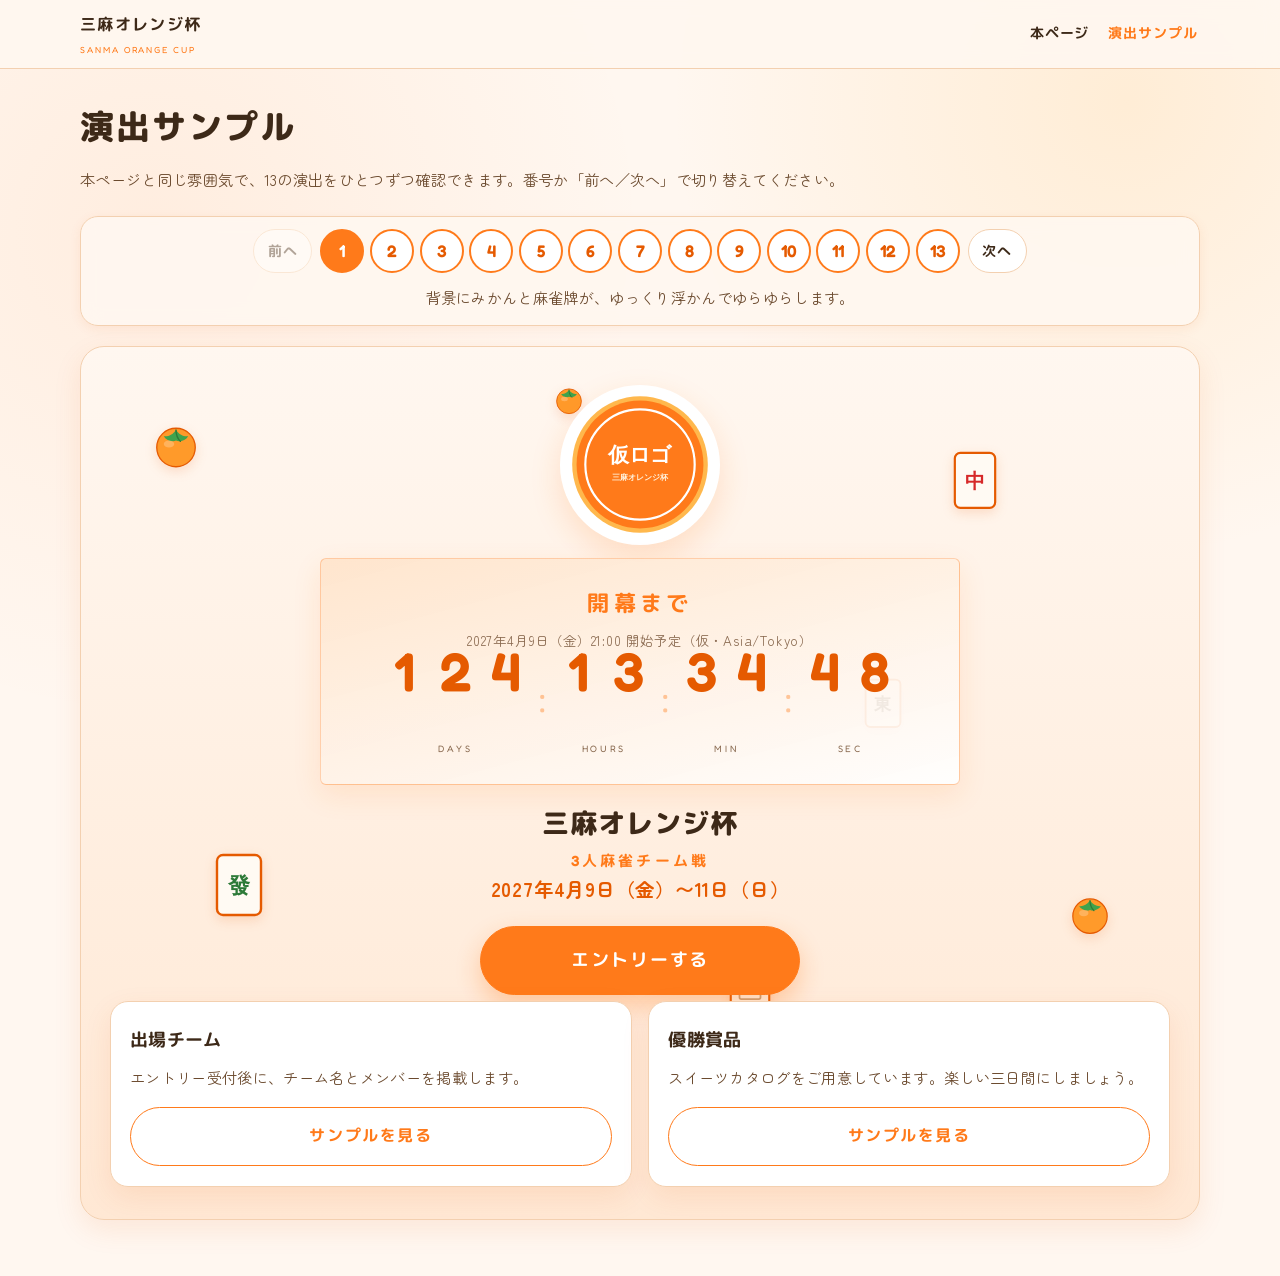
==== commit 7d263f44: "演出サンプルに背景系の演出7〜13を追加 グラデーション、時間帯、スクロール、光の玉、模様の切り替え、ポインター追従、大会進行テーマ。1〜6と本ページは変更なし。" ====
--- a/effects.html
+++ b/effects.html
@@ -34,7 +34,7 @@
     <div class="shell">
       <div class="fx-intro">
         <h1>演出サンプル</h1>
-        <p>本ページと同じ雰囲気で、6つの演出をひとつずつ確認できます。番号か「前へ／次へ」で切り替えてください。</p>
+        <p>本ページと同じ雰囲気で、13の演出をひとつずつ確認できます。番号か「前へ／次へ」で切り替えてください。</p>
       </div>
 
       <p class="motion-note">お使いの環境では「動きを減らす」設定がオンのため、演出はほぼ静止して表示されます。</p>
@@ -49,11 +49,55 @@
             <li><button type="button" class="fx-num" role="tab" id="tab-4" aria-controls="fx-panel" aria-selected="false" tabindex="-1" data-fx="4">4</button></li>
             <li><button type="button" class="fx-num" role="tab" id="tab-5" aria-controls="fx-panel" aria-selected="false" tabindex="-1" data-fx="5">5</button></li>
             <li><button type="button" class="fx-num" role="tab" id="tab-6" aria-controls="fx-panel" aria-selected="false" tabindex="-1" data-fx="6">6</button></li>
+            <li><button type="button" class="fx-num" role="tab" id="tab-7" aria-controls="fx-panel" aria-selected="false" tabindex="-1" data-fx="7">7</button></li>
+            <li><button type="button" class="fx-num" role="tab" id="tab-8" aria-controls="fx-panel" aria-selected="false" tabindex="-1" data-fx="8">8</button></li>
+            <li><button type="button" class="fx-num" role="tab" id="tab-9" aria-controls="fx-panel" aria-selected="false" tabindex="-1" data-fx="9">9</button></li>
+            <li><button type="button" class="fx-num" role="tab" id="tab-10" aria-controls="fx-panel" aria-selected="false" tabindex="-1" data-fx="10">10</button></li>
+            <li><button type="button" class="fx-num" role="tab" id="tab-11" aria-controls="fx-panel" aria-selected="false" tabindex="-1" data-fx="11">11</button></li>
+            <li><button type="button" class="fx-num" role="tab" id="tab-12" aria-controls="fx-panel" aria-selected="false" tabindex="-1" data-fx="12">12</button></li>
+            <li><button type="button" class="fx-num" role="tab" id="tab-13" aria-controls="fx-panel" aria-selected="false" tabindex="-1" data-fx="13">13</button></li>
           </ul>
           <button type="button" class="fx-step" data-fx-next>次へ</button>
         </div>
         <p class="fx-caption" data-fx-caption aria-live="polite">背景にみかんと麻雀牌が、ゆっくり浮かんでゆらゆらします。</p>
         <button type="button" class="btn btn-ghost fx-replay" data-fx-replay>もう一度再生</button>
+        <div class="fx-extras" data-fx-extras="8" hidden>
+          <p class="fx-extras__label" data-tod-label>日本時間に合わせた色です。</p>
+          <div class="fx-demo-btns" role="group" aria-label="時間帯のプレビュー">
+            <button type="button" class="fx-demo-btn" data-tod="morning">朝</button>
+            <button type="button" class="fx-demo-btn" data-tod="day">昼</button>
+            <button type="button" class="fx-demo-btn" data-tod="sunset">夕</button>
+            <button type="button" class="fx-demo-btn" data-tod="night">夜</button>
+          </div>
+        </div>
+        <div class="fx-extras" data-fx-extras="13" hidden>
+          <p class="fx-extras__label">大会の進行を切り替えて、雰囲気の違いを見てください。</p>
+          <div class="fx-demo-btns" role="group" aria-label="大会進行のプレビュー">
+            <button type="button" class="fx-demo-btn" data-phase="entry">エントリー受付中</button>
+            <button type="button" class="fx-demo-btn" data-phase="qual">予選開催中</button>
+            <button type="button" class="fx-demo-btn" data-phase="final">決勝</button>
+          </div>
+
+          <div class="scroll-fill">
+            <p class="scroll-fill__hint">この演出では、下までスクロールすると背景の色と模様が少しずつ変わります。</p>
+            <article class="demo-card scroll-fill__card">
+              <h3>予選のながれ</h3>
+              <p>開催期間内の自動マッチングで対戦します。スクロールを続けると、背景がレモンからオレンジ、夕焼け寄りへと移っていきます。</p>
+            </article>
+            <article class="demo-card scroll-fill__card">
+              <h3>決勝進出</h3>
+              <p>予選の上位3チームが決勝に進みます。3チーム総当たりの3戦で、いちばん楽しい時間を目指します。</p>
+            </article>
+            <article class="demo-card scroll-fill__card">
+              <h3>視聴のみなさまへ</h3>
+              <p>他者の打牌への批判、煽り行為、誹謗中傷はご遠慮ください。温かい応援をよろしくお願いします。</p>
+            </article>
+            <article class="demo-card scroll-fill__card">
+              <h3>ここが一番下です</h3>
+              <p>スクロールに合わせて、いちばん下では深めのオレンジとしましま模様になります。上に戻ると、また明るい色に戻ります。</p>
+            </article>
+          </div>
+        </div>
       </div>
 
       <div id="fx-panel" class="demo-stage" role="tabpanel" aria-labelledby="tab-1">
@@ -85,6 +129,28 @@
         </div>
 
         <div class="demo-stage__pattern" aria-hidden="true"></div>
+        <div class="bg-gradient" aria-hidden="true"></div>
+        <div class="bg-tod" aria-hidden="true"></div>
+        <div class="bg-scroll" aria-hidden="true">
+          <span class="bg-scroll__wash"></span>
+          <span class="bg-scroll__pattern bg-scroll__pattern--a"></span>
+          <span class="bg-scroll__pattern bg-scroll__pattern--b"></span>
+        </div>
+        <div class="bg-orbs" aria-hidden="true">
+          <span class="orb orb--1"></span>
+          <span class="orb orb--2"></span>
+          <span class="orb orb--3"></span>
+          <span class="orb orb--4"></span>
+        </div>
+        <div class="bg-swap" aria-hidden="true">
+          <span class="swap-layer swap-layer--dots"></span>
+          <span class="swap-layer swap-layer--stripes"></span>
+          <span class="swap-layer swap-layer--orange"></span>
+        </div>
+        <div class="bg-follow" aria-hidden="true">
+          <span class="follow-glow"></span>
+        </div>
+        <div class="bg-phase" aria-hidden="true"></div>
         <canvas id="confetti" aria-hidden="true"></canvas>
 
         <div class="demo-stage__content">
@@ -123,6 +189,7 @@
               <span class="hero__title-en">3人麻雀チーム戦</span>
             </h2>
             <p class="hero__dates" data-poyon style="--poyon-delay:0.22s">2027年4月9日（金）〜11日（日）</p>
+            <p class="phase-badge" data-phase-badge hidden>エントリー受付中</p>
             <div class="hero__cta" data-poyon style="--poyon-delay:0.28s">
               <a class="btn btn-entry" href="#" data-fx-entry>エントリーする</a>
             </div>
@@ -141,6 +208,26 @@
               <h3>優勝賞品</h3>
               <p>スイーツカタログをご用意しています。楽しい三日間にしましょう。</p>
               <a class="btn btn-ghost" href="#fx-panel" data-fx-sample-btn>サンプルを見る</a>
+            </article>
+          </div>
+
+          <div class="scroll-fill">
+            <p class="scroll-fill__hint">この演出では、下までスクロールすると背景の色と模様が少しずつ変わります。</p>
+            <article class="demo-card scroll-fill__card">
+              <h3>予選のながれ</h3>
+              <p>開催期間内の自動マッチングで対戦します。スクロールを続けると、背景がレモンからオレンジ、夕焼け寄りへと移っていきます。</p>
+            </article>
+            <article class="demo-card scroll-fill__card">
+              <h3>決勝進出</h3>
+              <p>予選の上位3チームが決勝に進みます。3チーム総当たりの3戦で、いちばん楽しい時間を目指します。</p>
+            </article>
+            <article class="demo-card scroll-fill__card">
+              <h3>視聴のみなさまへ</h3>
+              <p>他者の打牌への批判、煽り行為、誹謗中傷はご遠慮ください。温かい応援をよろしくお願いします。</p>
+            </article>
+            <article class="demo-card scroll-fill__card">
+              <h3>ここが一番下です</h3>
+              <p>スクロールに合わせて、いちばん下では深めのオレンジとしましま模様になります。上に戻ると、また明るい色に戻ります。</p>
             </article>
           </div>
         </div>
--- a/css/effects.css
+++ b/css/effects.css
@@ -382,3 +382,322 @@
   }
   .poyon-spacer { display: none !important; }
 }
+
+/* —— 共通：7〜13の背景レイヤー —— */
+.bg-gradient,
+.bg-tod,
+.bg-scroll,
+.bg-orbs,
+.bg-swap,
+.bg-follow,
+.bg-phase {
+  position: absolute;
+  inset: 0;
+  pointer-events: none;
+  z-index: 0;
+  opacity: 0;
+  visibility: hidden;
+}
+body[data-effect="7"] .bg-gradient,
+body[data-effect="8"] .bg-tod,
+body[data-effect="9"] .bg-scroll,
+body[data-effect="10"] .bg-orbs,
+body[data-effect="11"] .bg-swap,
+body[data-effect="12"] .bg-follow,
+body[data-effect="13"] .bg-phase {
+  opacity: 1;
+  visibility: visible;
+}
+
+.fx-nums { flex-wrap: wrap; justify-content: center; }
+.fx-extras {
+  margin: 0.75rem 0 0;
+  text-align: center;
+}
+.fx-extras[hidden] { display: none !important; }
+.fx-extras__label {
+  margin: 0 0 0.5rem;
+  font-size: 0.86rem;
+  color: var(--c-ink-mute);
+}
+.fx-demo-btns {
+  display: flex;
+  flex-wrap: wrap;
+  justify-content: center;
+  gap: 0.4rem;
+}
+.fx-demo-btn {
+  appearance: none;
+  min-height: 44px;
+  padding: 0.35rem 0.9rem;
+  border-radius: 999px;
+  border: 1px solid var(--c-border);
+  background: #fff;
+  color: var(--c-ink);
+  font-family: var(--font-mincho);
+  font-weight: 700;
+  font-size: 0.88rem;
+  letter-spacing: 0.04em;
+  cursor: pointer;
+}
+.fx-demo-btn:hover {
+  border-color: var(--c-accent);
+  background: var(--c-accent-soft);
+  color: var(--c-accent-deep);
+}
+.fx-demo-btn[aria-pressed="true"] {
+  background: var(--c-accent);
+  border-color: var(--c-accent);
+  color: #fff;
+}
+
+.phase-badge {
+  display: none;
+  margin: 0 auto 1rem;
+  width: fit-content;
+  padding: 0.28rem 1rem;
+  border-radius: 999px;
+  background: var(--c-accent);
+  color: #fff;
+  font-family: var(--font-mincho);
+  font-weight: 700;
+  font-size: 0.88rem;
+  letter-spacing: 0.08em;
+}
+body[data-effect="13"] .phase-badge { display: inline-flex; }
+
+/* 7. ゆったりグラデーション */
+.bg-gradient {
+  background: linear-gradient(125deg, #FF7A1A, #FFC9A0, #FFE566, #FFB04A, #FF8A3D, #FF7A1A);
+  background-size: 340% 340%;
+  animation: gradShift 20s ease-in-out infinite;
+}
+@keyframes gradShift {
+  0%, 100% { background-position: 0% 50%; }
+  50% { background-position: 100% 50%; }
+}
+
+/* 8. 時間帯 */
+.bg-tod { transition: background 0.6s ease, box-shadow 0.6s ease; }
+body[data-tod="morning"] .bg-tod {
+  background:
+    radial-gradient(90% 70% at 50% -10%, rgba(255, 214, 80, 0.65), transparent 55%),
+    linear-gradient(180deg, #FFE07A 0%, #FFB347 48%, #FF8A3D 100%);
+}
+body[data-tod="day"] .bg-tod {
+  background:
+    radial-gradient(80% 50% at 80% 0%, rgba(255, 247, 220, 0.8), transparent 50%),
+    linear-gradient(180deg, #FFF4DC 0%, #FFD39A 50%, #FF9A40 100%);
+}
+body[data-tod="sunset"] .bg-tod {
+  background:
+    radial-gradient(70% 55% at 80% 20%, rgba(255, 120, 150, 0.4), transparent 55%),
+    linear-gradient(180deg, #FFB088 0%, #FF7A4A 45%, #C44E8A 100%);
+}
+body[data-tod="night"] .bg-tod {
+  background:
+    radial-gradient(circle at 78% 18%, rgba(255, 236, 190, 0.55), transparent 28%),
+    radial-gradient(circle at 20% 80%, rgba(80, 90, 180, 0.4), transparent 40%),
+    linear-gradient(180deg, #1B1F3B 0%, #2A1E4A 55%, #141428 100%);
+}
+body[data-effect="8"][data-tod="night"] .demo-hero .hero__title,
+body[data-effect="8"][data-tod="night"] .demo-hero .hero__title-en,
+body[data-effect="8"][data-tod="night"] .demo-hero .hero__dates,
+body[data-effect="8"][data-tod="night"] .cd__label,
+body[data-effect="8"][data-tod="night"] .cd__sub,
+body[data-effect="8"][data-tod="night"] .cd__cap,
+body[data-effect="8"][data-tod="night"] .cd__sep,
+body[data-effect="8"][data-tod="night"] .cd__num,
+body[data-effect="8"][data-tod="night"] .flip-digit__face {
+  color: #FFF6EB;
+}
+body[data-effect="8"][data-tod="night"] .cd--hero,
+body[data-effect="8"][data-tod="night"] .demo-hero .cd--hero {
+  background: linear-gradient(165deg, rgba(30, 34, 70, 0.72), rgba(20, 18, 40, 0.8));
+  border-color: rgba(255, 214, 160, 0.35);
+}
+body[data-effect="8"][data-tod="night"] .hero__logo-plate {
+  background: rgba(255, 247, 240, 0.92);
+}
+
+/* 9. スクロールで色と模様が移る */
+.bg-scroll { overflow: hidden; }
+.bg-scroll__wash,
+.bg-scroll__pattern {
+  position: absolute;
+  inset: 0;
+}
+.bg-scroll__wash {
+  background: linear-gradient(180deg, #FFF3B0 0%, #FFD38A 42%, #FF9A4A 74%, #E05A2A 100%);
+  background-size: 100% 320%;
+  background-position: 0 calc(var(--scroll-t, 0) * 100%);
+}
+.bg-scroll__pattern {
+  inset: -30%;
+  transition: none;
+}
+.bg-scroll__pattern--a {
+  background-image: radial-gradient(circle at 8px 8px, rgba(255, 122, 26, 0.28) 5px, transparent 6px);
+  background-size: 32px 32px;
+  opacity: calc(1 - var(--scroll-t, 0));
+}
+.bg-scroll__pattern--b {
+  background-image: repeating-linear-gradient(
+    128deg,
+    rgba(255, 255, 255, 0.18) 0 12px,
+    rgba(224, 90, 42, 0.18) 12px 24px
+  );
+  opacity: var(--scroll-t, 0);
+}
+.scroll-fill { display: none; }
+body[data-effect="9"] .scroll-fill {
+  display: grid;
+  gap: 1rem;
+  margin-top: 1.6rem;
+  padding-bottom: 2rem;
+}
+.scroll-fill__hint {
+  margin: 0;
+  text-align: center;
+  color: var(--c-ink-soft);
+  font-size: 0.9rem;
+}
+.scroll-fill__card { min-height: 28vh; }
+
+/* 10. やわらかい光の玉 */
+.bg-orbs { overflow: hidden; background: linear-gradient(180deg, #FFF6E8, #FFE0C0); }
+.orb {
+  position: absolute;
+  border-radius: 50%;
+  filter: blur(36px);
+  opacity: 0.8;
+  will-change: transform;
+  animation: orbDrift 22s ease-in-out infinite;
+}
+.orb--1 { width: 240px; height: 240px; left: -6%; top: 4%; background: #FFB347; animation-duration: 24s; }
+.orb--2 { width: 200px; height: 200px; right: -4%; top: 18%; background: #FFE566; animation-duration: 20s; animation-delay: -6s; }
+.orb--3 { width: 260px; height: 260px; left: 22%; bottom: -10%; background: #FF7A1A; animation-duration: 26s; animation-delay: -11s; }
+.orb--4 { width: 180px; height: 180px; right: 18%; bottom: 12%; background: #FF9AA2; animation-duration: 18s; animation-delay: -3s; }
+@keyframes orbDrift {
+  0%, 100% { transform: translate(0, 0) scale(1); }
+  50% { transform: translate(28px, -24px) scale(1.08); }
+}
+@media (max-width: 640px) {
+  .orb { filter: blur(22px); }
+  .orb--4 { display: none; }
+  .orb--1, .orb--2, .orb--3 { width: 160px; height: 160px; }
+}
+
+/* 11. 模様のクロスフェード */
+.bg-swap { overflow: hidden; background: #FFF4E8; }
+.swap-layer {
+  position: absolute;
+  inset: -25%;
+  opacity: 0;
+  animation: swapFade 15s ease-in-out infinite;
+}
+.swap-layer--dots {
+  background-image: radial-gradient(circle at 8px 8px, rgba(255, 122, 26, 0.34) 6px, transparent 7px);
+  background-size: 34px 34px;
+  animation-delay: 0s;
+}
+.swap-layer--stripes {
+  background-image: repeating-linear-gradient(
+    128deg,
+    rgba(255, 122, 26, 0.16) 0 14px,
+    rgba(255, 184, 77, 0.12) 14px 28px,
+    transparent 28px 48px
+  );
+  animation-delay: -5s;
+}
+.swap-layer--orange {
+  background-image:
+    repeating-linear-gradient(-45deg, rgba(255, 122, 26, 0.2) 0 10px, transparent 10px 20px),
+    repeating-linear-gradient(45deg, rgba(255, 184, 77, 0.18) 0 10px, transparent 10px 20px);
+  animation-delay: -10s;
+}
+@keyframes swapFade {
+  0%, 33.32%, 100% { opacity: 0; }
+  6.66%, 26.66% { opacity: 1; }
+}
+
+/* 12. ポインターにやさしく追従 */
+.bg-follow {
+  background: linear-gradient(180deg, #FFF6EC, #FFE2C4);
+  overflow: hidden;
+}
+.follow-glow {
+  position: absolute;
+  width: min(320px, 70vw);
+  height: min(320px, 70vw);
+  left: var(--fx, 50%);
+  top: var(--fy, 40%);
+  transform: translate(-50%, -50%);
+  border-radius: 50%;
+  background: radial-gradient(circle, rgba(255, 210, 100, 0.8) 0%, rgba(255, 122, 26, 0.35) 42%, transparent 70%);
+  pointer-events: none;
+  will-change: left, top;
+}
+
+/* 13. 大会進行テーマ */
+.bg-phase { transition: background 0.5s ease, opacity 0.5s ease; }
+body[data-phase="entry"] .bg-phase {
+  background:
+    radial-gradient(circle at 12% 18%, rgba(255, 184, 77, 0.28), transparent 36%),
+    linear-gradient(180deg, #FFF8F0 0%, #FFE8D0 100%);
+}
+body[data-phase="entry"] .bg-phase::after {
+  content: "";
+  position: absolute;
+  inset: 0;
+  background-image: radial-gradient(circle at 6px 6px, rgba(255, 122, 26, 0.16) 3px, transparent 4px);
+  background-size: 28px 28px;
+}
+body[data-phase="qual"] .bg-phase {
+  background: linear-gradient(160deg, #FFE0B0 0%, #FF9A3A 58%, #F06B16 100%);
+}
+body[data-phase="qual"] .bg-phase::after {
+  content: "";
+  position: absolute;
+  inset: -20%;
+  background-image: repeating-linear-gradient(
+    115deg,
+    rgba(255, 255, 255, 0.16) 0 12px,
+    rgba(229, 90, 0, 0.12) 12px 24px
+  );
+}
+body[data-phase="final"] .bg-phase {
+  background:
+    radial-gradient(circle at 50% 0%, rgba(255, 220, 120, 0.55), transparent 46%),
+    linear-gradient(180deg, #F6D48A 0%, #E8892A 48%, #B84310 100%);
+}
+body[data-phase="final"] .bg-phase::after {
+  content: "";
+  position: absolute;
+  inset: 0;
+  background-image:
+    radial-gradient(circle at 20% 30%, rgba(255, 255, 255, 0.28) 0 2px, transparent 3px),
+    radial-gradient(circle at 70% 60%, rgba(255, 236, 180, 0.35) 0 2px, transparent 3px);
+  background-size: 80px 80px, 110px 110px;
+}
+body[data-effect="13"][data-phase="final"] .phase-badge {
+  background: linear-gradient(100deg, #B84310, #E8892A);
+}
+body[data-effect="13"][data-phase="qual"] .phase-badge {
+  background: #E55A00;
+}
+
+@media (prefers-reduced-motion: reduce) {
+  .bg-gradient,
+  .orb,
+  .swap-layer {
+    animation: none !important;
+  }
+  .bg-tod,
+  .bg-phase {
+    transition: none !important;
+  }
+  .swap-layer--dots { opacity: 1; }
+  .swap-layer--stripes,
+  .swap-layer--orange { opacity: 0; }
+}
